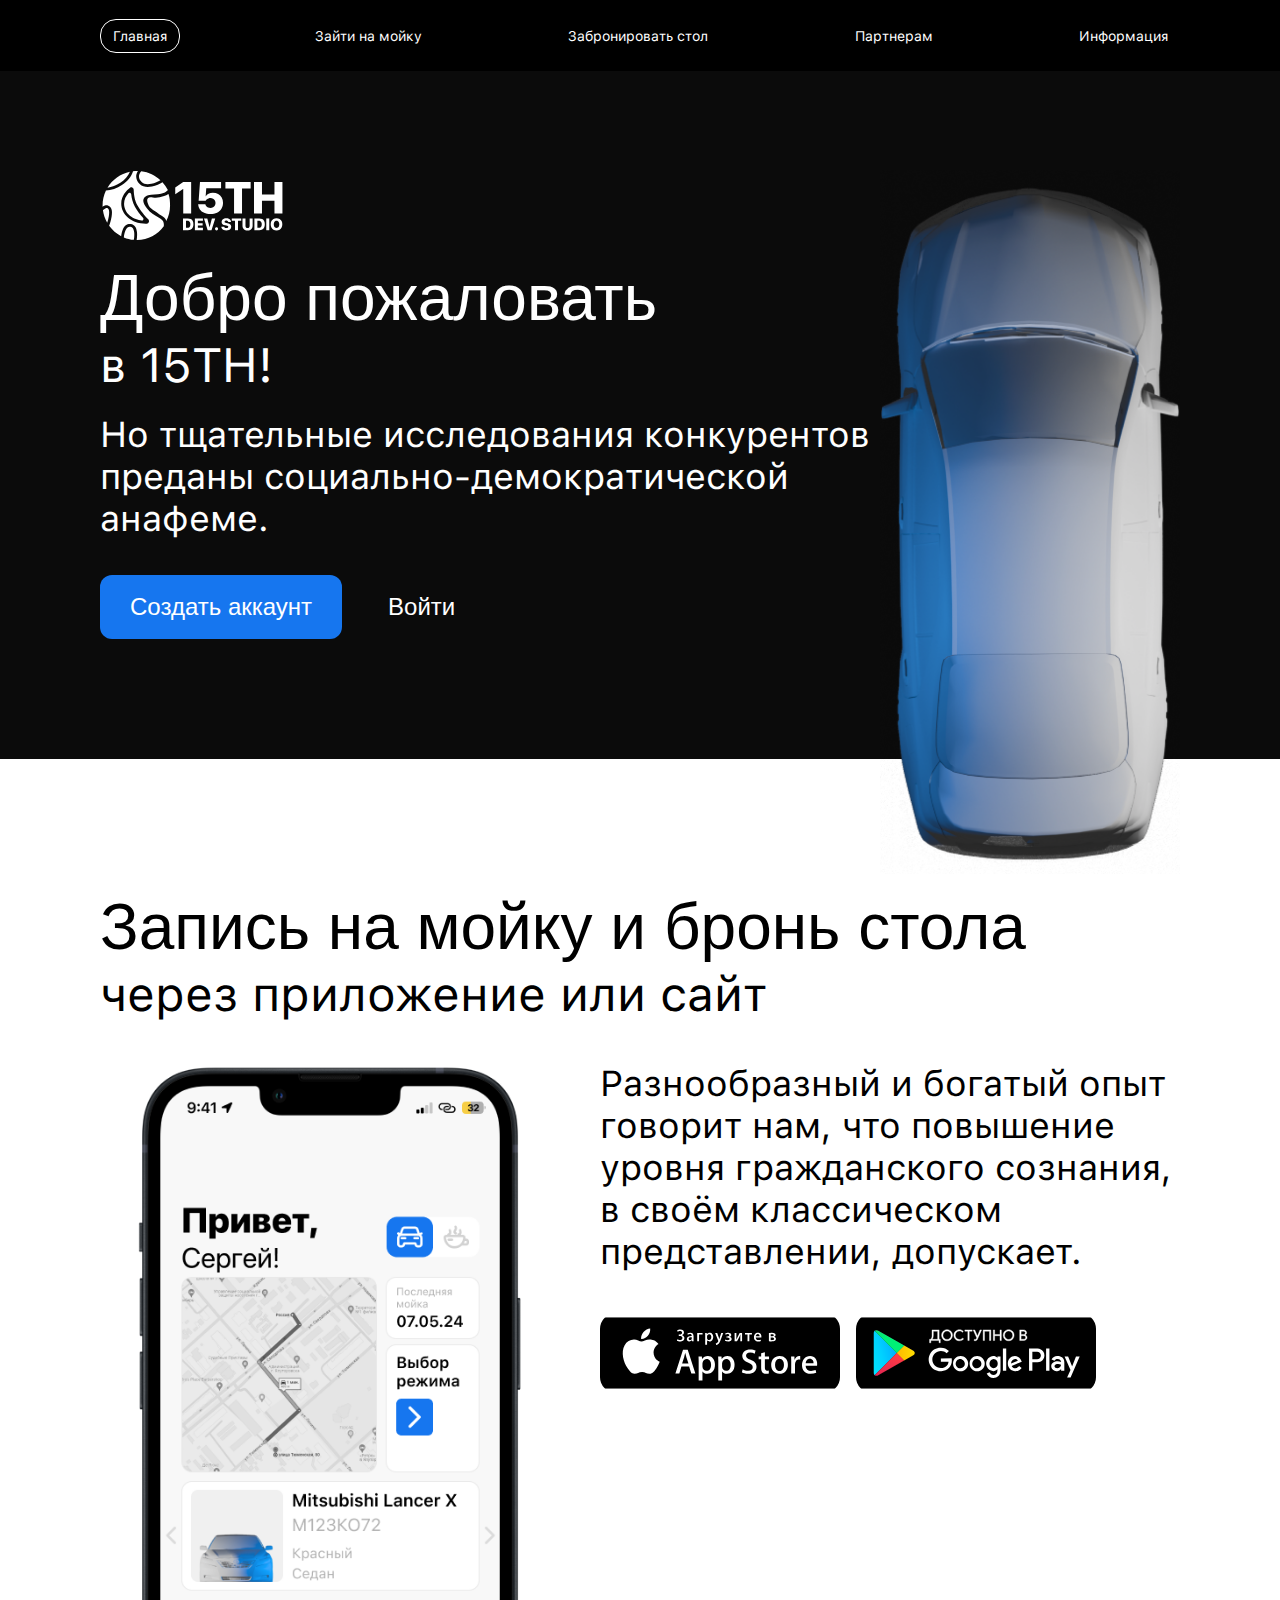
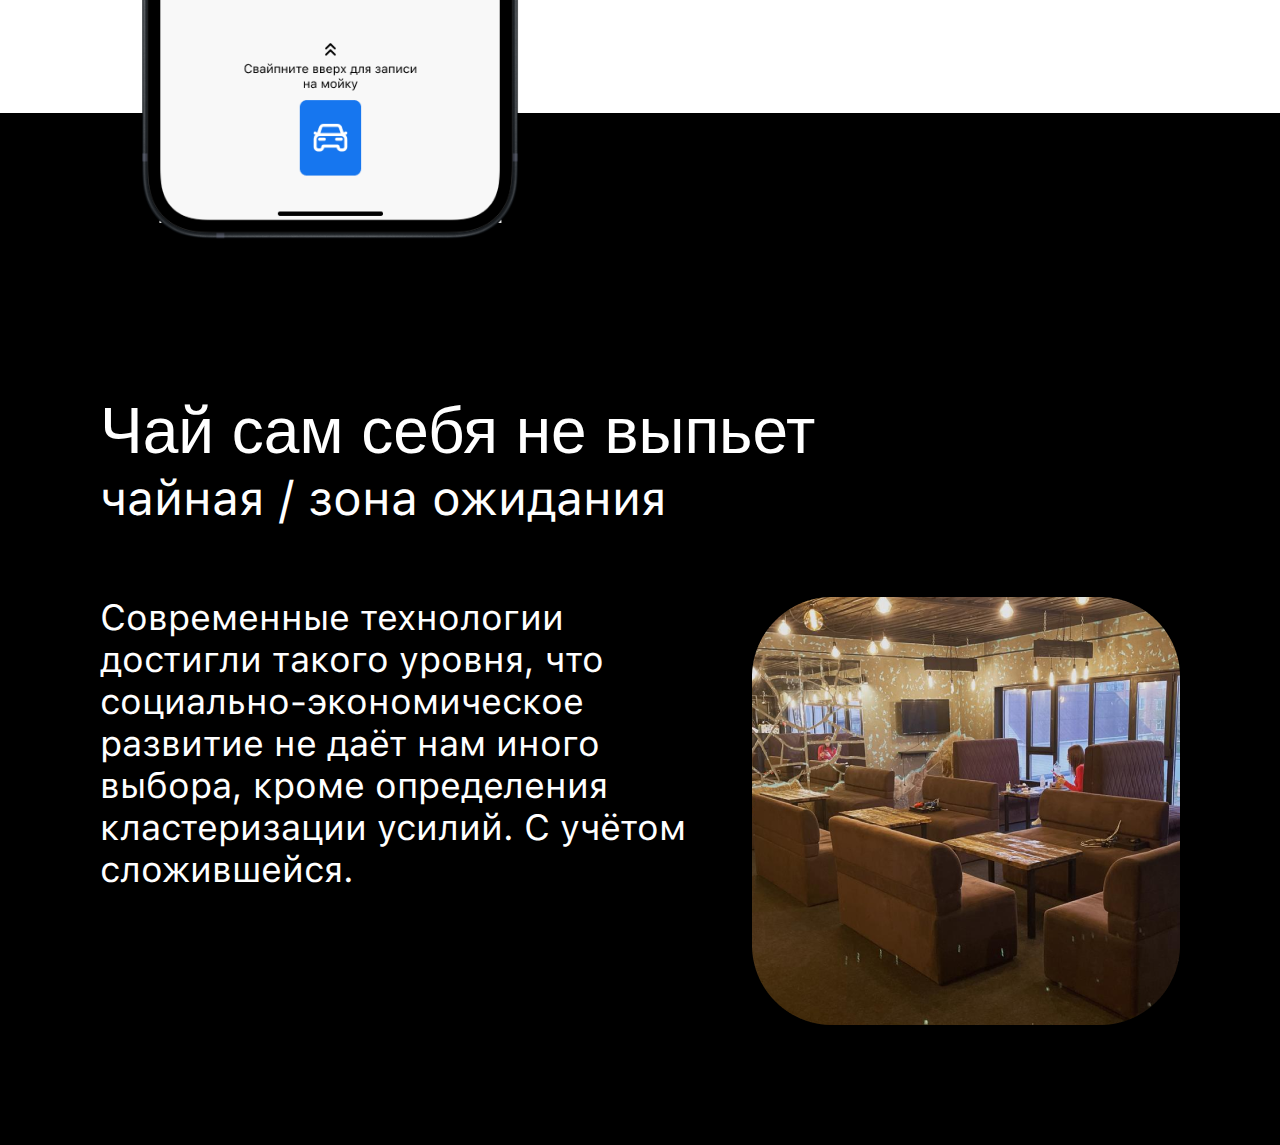
==== index.html @ 23f1b3d0 "верстка (страницы главная и запись на мойку)" ====
<!DOCTYPE html>
<html lang="ru">
  <head>
    <meta charset="UTF-8" />
    <meta name="viewport" content="width=device-width, initial-scale=1.0" />
    <link rel="stylesheet" href="styles.css" />
    <title>15TH</title>
  </head>
  <body>
    <header class="header">
      <div class="container">
        <nav class="header__nav">
          <a href="index.html" class="header__link header__link--active">
            Главная
          </a>
          <a href="price-list.html" class="header__link">Зайти на мойку</a>
          <a href="#" class="header__link">Забронировать стол</a>
          <a href="#" class="header__link">Партнерам</a>
          <a href="#" class="header__link">Информация</a>
        </nav>
      </div>
    </header>

    <div class="welcome-block block">
      <div class="container">
        <div class="welcome-block__text-side">
          <img class="welcome-block__logo" src="images/logo.svg" alt="logo" />
          <h1 class="welcome-block__title block__title">Добро пожаловать</h1>
          <h3 class="welcome-block__subtitle block__subtitle">в 15TH!</h3>
          <p class="welcome-block__description block__description">
            Но тщательные исследования конкурентов преданы
            социально-демократической анафеме.
          </p>

          <div class="welcome-block__buttons">
            <button
              class="welcome-block__create-account-button button button--primary"
            >
              Создать аккаунт
            </button>
            <button
              class="welcome-block__login-button button button--secondary"
            >
              Войти
            </button>
          </div>
        </div>

        <div class="welcome-block__image-side">
          <img
            class="welcome-block__car-image"
            src="images/camry.png"
            alt="camry"
          />
        </div>
      </div>
    </div>

    <div class="service-appointment-block block">
      <div class="container">
        <h2 class="service-appointment-block__title block__title">
          Запись на мойку и бронь стола
        </h2>
        <h3 class="service-appointment-block__subtitle block__subtitle">
          через приложение или сайт
        </h3>

        <div class="service-appointment-block__content">
          <div class="service-appointment-block__image-side">
            <img
              class="service-appointment-block__image"
              src="images/iphone.png"
              alt="iphone"
            />
          </div>
          <div class="service-appointment-block__text-side">
            <p
              class="service-appointment-block__description block__description"
            >
              Разнообразный и богатый опыт говорит нам, что повышение уровня
              гражданского сознания, в своём классическом представлении,
              допускает.
            </p>
            <div class="service-appointment-block__platform-links">
              <a href="#">
                <img
                  class="service-appointment-block__download-image"
                  src="images/btn-appstore-ru.svg"
                  alt="app store link"
                />
              </a>
              <a href="#">
                <img
                  class="service-appointment-block__download-image"
                  src="images/btn-gplay-ru.svg"
                  alt="google play link"
                />
              </a>
            </div>
          </div>
        </div>
      </div>
    </div>

    <div class="waiting-area-block block">
      <div class="container">
        <h2 class="waiting-area-block__title block__title">
          Чай сам себя не выпьет
        </h2>
        <h3 class="waiting-area-block__subtitle block__subtitle">
          чайная / зона ожидания
        </h3>

        <div class="waiting-area-block__content">
          <div class="waiting-area-block__text-side">
            <p class="waiting-area-block__description block__description">
              Современные технологии достигли такого уровня, что
              социально-экономическое развитие не даёт нам иного выбора, кроме
              определения кластеризации усилий. С учётом сложившейся.
            </p>
          </div>
          <div class="waiting-area-block__image-side">
            <img
              class="waiting-area-block__image"
              src="images/waiting-area.png"
              alt="waiting area"
            />
          </div>
        </div>
      </div>
    </div>
  </body>
</html>
---- styles.css ----
* {
  box-sizing: border-box;
  margin: 0;
  padding: 0;
}

*,
*::before,
*::after {
  box-sizing: border-box;
}

input,
button,
textarea {
  font-family: inherit;
  font-size: inherit;
  font-weight: inherit;
  color: inherit;
  border: 0;
}
button {
  cursor: pointer;
  background-color: inherit;
}
img {
  display: block;
}
h1,
h2,
h3,
h4,
h5,
h6 {
  font-weight: inherit;
  margin: 0;
  padding: 0;
  margin-block-start: 0;
  margin-block-end: 0;
}
p {
  padding: 0;
  margin: 0;
}

/*! main styles */
@font-face {
  font-family: "SF-Pro-Regular";
  src: local("SF-Pro-Text Regular"),
    local("SF-Pro-Text-Regular"),
    url("./fonts/SF-Pro-Text-Regular.otf") format("opentype");
}
@font-face {
  font-family: "SF-Pro-Medium";
  src: local("SF-Pro-Text Medium"),
    local("SF-Pro-Text-Medium"),
    url("./fonts/SF-Pro-Text-Medium.otf") format("opentype");
}
@font-face {
  font-family: "SF-Pro-Bold";
  src: local("SF-Pro-Text Bold"),
    local("SF-Pro-Text-Bold"),
    url("./fonts/SF-Pro-Text-Bold.otf") format("opentype");
}

body {
  font-family: "SF-Pro-Regular", sans-serif;
}

.block {

}

.block__title {
  font-family: 'SF-Pro-Bold', sans-serif;
  font-size: 64px;
  line-height: 76px;
  white-space: nowrap;
}

.block__subtitle {
  font-size: 48px;
  line-height: 58px;
}

.block__description {
  font-size: 36px;
  line-height: 42px;
}

.container {
  margin: 0 auto;
  width: 1080px
}

.header {
  width: 100%;
  height: 71px;
  z-index: 10;

  position: fixed;
  top: 0;
  right: 0;
  left: 0;

  background-color: #000;
}

.header__nav {
  display: flex;
  justify-content: space-between;
  text-align: center;
  align-items: center;
  margin: 0 auto;
  /* width: 80%; */
  height: 71px;
}

.header__link {
  padding: 8px 12px;
  font-size: 14px;
  line-height: 16px;
  
  color: #fff;
  text-decoration: none;
}

.header__link--active {
  border: 1px solid #fff;
  border-radius: 16px;
}

.button {
  display: flex;
  justify-content: center;
  align-items: center;
  padding: 18px 30px;

  font-family: 'SF-Pro-Medium', sans-serif;
  color: #fff;
  font-size: 24px;
  line-height: 28px;
}

.button--primary {
  border-radius: 12px;
  background-color: #1676EF;
}

.button--secondary {}

/*! index page */
.welcome-block {
  padding: 170px 0 120px;

  color: #fff;

  background-color: #0B0B0B;
}

.welcome-block .container {
  display: flex;
  justify-content: space-between;
  align-items: stretch;
}

.welcome-block__image-side {
  position: relative;
  min-width: 300px;
  min-height: 100%;
}

.welcome-block__car-image {
  position: absolute;
  top: 0;
  right: 0;
  bottom: -130px;
  width: 100%;
  max-height: 150%;
  height: max-content;
}

.welcome-block__text-side {
  flex: 1;
  display: flex;
  flex-direction: column;
}

.welcome-block__logo {
  width: 185px;
  height: 70px;
}

.welcome-block__title {
  margin-top: 20px;
}

.welcome-block__subtitle {}

.welcome-block__description {
  margin-top: 20px;
}

.welcome-block__buttons {
  display: flex;
  margin-top: 35px;
}

.welcome-block__create-account-button {
  margin-right: 16px;
}

.welcome-block__login-button {}

/*? service-appointment-block */
.service-appointment-block {
  padding: 130px 0 0;

  color: #000;

  background-color: #fff;
}

.service-appointment-block .container {
  display: flex;
  flex-direction: column;
}

.service-appointment-block__title {}
.service-appointment-block__subtitle {}

.service-appointment-block__content {
  margin-top: 40px;
  display: flex;
  justify-content: space-between;
}

.service-appointment-block__image-side {
  position: relative;
  min-width: 460px;
  min-height: 100%;
  margin-right: 40px;
}

.service-appointment-block__image {
  position: absolute;
  top: 0;
  left: 0;
  bottom: -130px;
  width: 100%;
  max-height: 120%;
  height: max-content;
  object-fit: contain;
}

.service-appointment-block__text-side {
  flex: 1;
  margin-bottom: 320px;
}

.service-appointment-block__platform-links {
  display: flex;
  margin-top: 40px;
}

.service-appointment-block__download-image {
  width: 240px;
  height: 80px;

  border-radius: 16px;
}

.service-appointment-block__download-image:first-child {
  margin-right: 16px;
}

/*? waiting-area-block */
.waiting-area-block {
  padding: 280px 0 120px;

  color: #fff;

  background-color: #000;
}

.waiting-area-block__content {
  margin-top: 70px;
  display: flex;
  justify-content: space-between;
}

.waiting-area-block__text-side {
  margin-right: 20px;
}

/*! price list page */
.price-list-page {
  background-color: #0B0B0B;
}

.welcome-price-block {
  padding: 170px 0 140px;
  overflow: hidden;

  color: #fff;

  background-color: #0B0B0B;
}

.welcome-price-block .container {
  display: flex;
  justify-content: space-between;
  align-items: stretch;
}

.welcome-price-block__image-side {
  position: relative;
  width: 40%;
  min-width: 100%;
  min-height: 100%;
}

.welcome-price-block__car-image {
  position: absolute;
  top: 0;
  left: 0;
  width: 100%;
  /* max-height: 150%; */
  /* height: max-content; */
}

.welcome-price-block__text-side {
  min-width: 60%;
  flex: 1;
  display: flex;
  flex-direction: column;
}

.welcome-price-block__logo {
  width: 185px;
  height: 70px;
}

.welcome-price-block__title {
  margin-top: 20px;
}

.welcome-price-block__subtitle {}

.welcome-price-block__description {
  margin-top: 20px;

  color: #9D9D9D;
}

.welcome-price-block__button {
  margin-top: 35px;
  width: max-content;
}

.price-cards-block {
  color: #fff;
  background-color: #0B0B0B;
}

.price-cards-block__info-text {
  display: flex;
  justify-content: center;

  font-family: 'SF-Pro-Medium', sans-serif;
  color: #9D9D9D;
  font-size: 14px;
  line-height: 24px;
}

.price-cards-block__cards {
  margin-top: 20px;
  display: flex;
  justify-content: space-between;
}

.price-card {
  display: flex;
  flex-direction: column;

  border: 1px solid #666666;
  border-radius: 20px;
}

.price-card__content {
  display: flex;
  flex-direction: column;
  margin: 40px 32px 0;
}

.price-card__image {
  margin-top: 25px;
}

.price-card__title {
  font-family: 'SF-Pro-Bold', sans-serif;
  font-size: 36px;
  line-height: 42px;
}

.price-card__option {
  display: flex;
  justify-content: space-between;
  margin-top: 18px;
}

.price-card__option-text-wrapper {
  display: flex;
  flex-direction: column;
  margin-right: 10px;
}

.price-card__option-name {
  font-size: 18px;
  line-height: 22px;
}

.price-card__option-description {
  font-size: 14px;
  line-height: 16px;
  color: #9D9D9D;
}

.price-card__option-price {
  font-family: 'SF-Pro-Bold', sans-serif;
  font-size: 18px;
  line-height: 22px;
}

.additional-services-block {
  padding: 30px 0 200px;

  color: #fff;

  background-color: #0B0B0B;
}

.additional-services-block__content {
  padding: 28px 48px 48px;

  border: 1px solid #666666;
  border-radius: 20px;
}

.additional-services-block__title {
  font-size: 36px;
  line-height: 42px;
}

.additional-options {
  margin-top: 28px;
  width: 100%;
  display: flex;
  justify-content: space-between;
}

.additional-options__left-side, .additional-options__right-side {
  display: flex;
  width: 100%;
  flex-direction: column;
}

.additional-options__item {
  display: flex;
  justify-content: space-between;
  margin-bottom: 18px;
}

.additional-options__item:last-child {
  margin-bottom: 0;
}

.additional-options__item-text-wrapper {
  display: flex;
  flex-direction: column;
}

.additional-options__item-title {
  font-size: 18px;
  line-height: 22px;
}

.additional-options__item-description {
  font-size: 14px;
  line-height: 16px;
  color: #9D9D9D;
}

.additional-options__item-price {
  font-family: 'SF-Pro-Bold', sans-serif;
  font-size: 18px;
  line-height: 22px;
}

.additional-options__separator {
  width: 1px;
  min-height: 100%;
  margin: 0 40px;

  background-color: #666666;
}
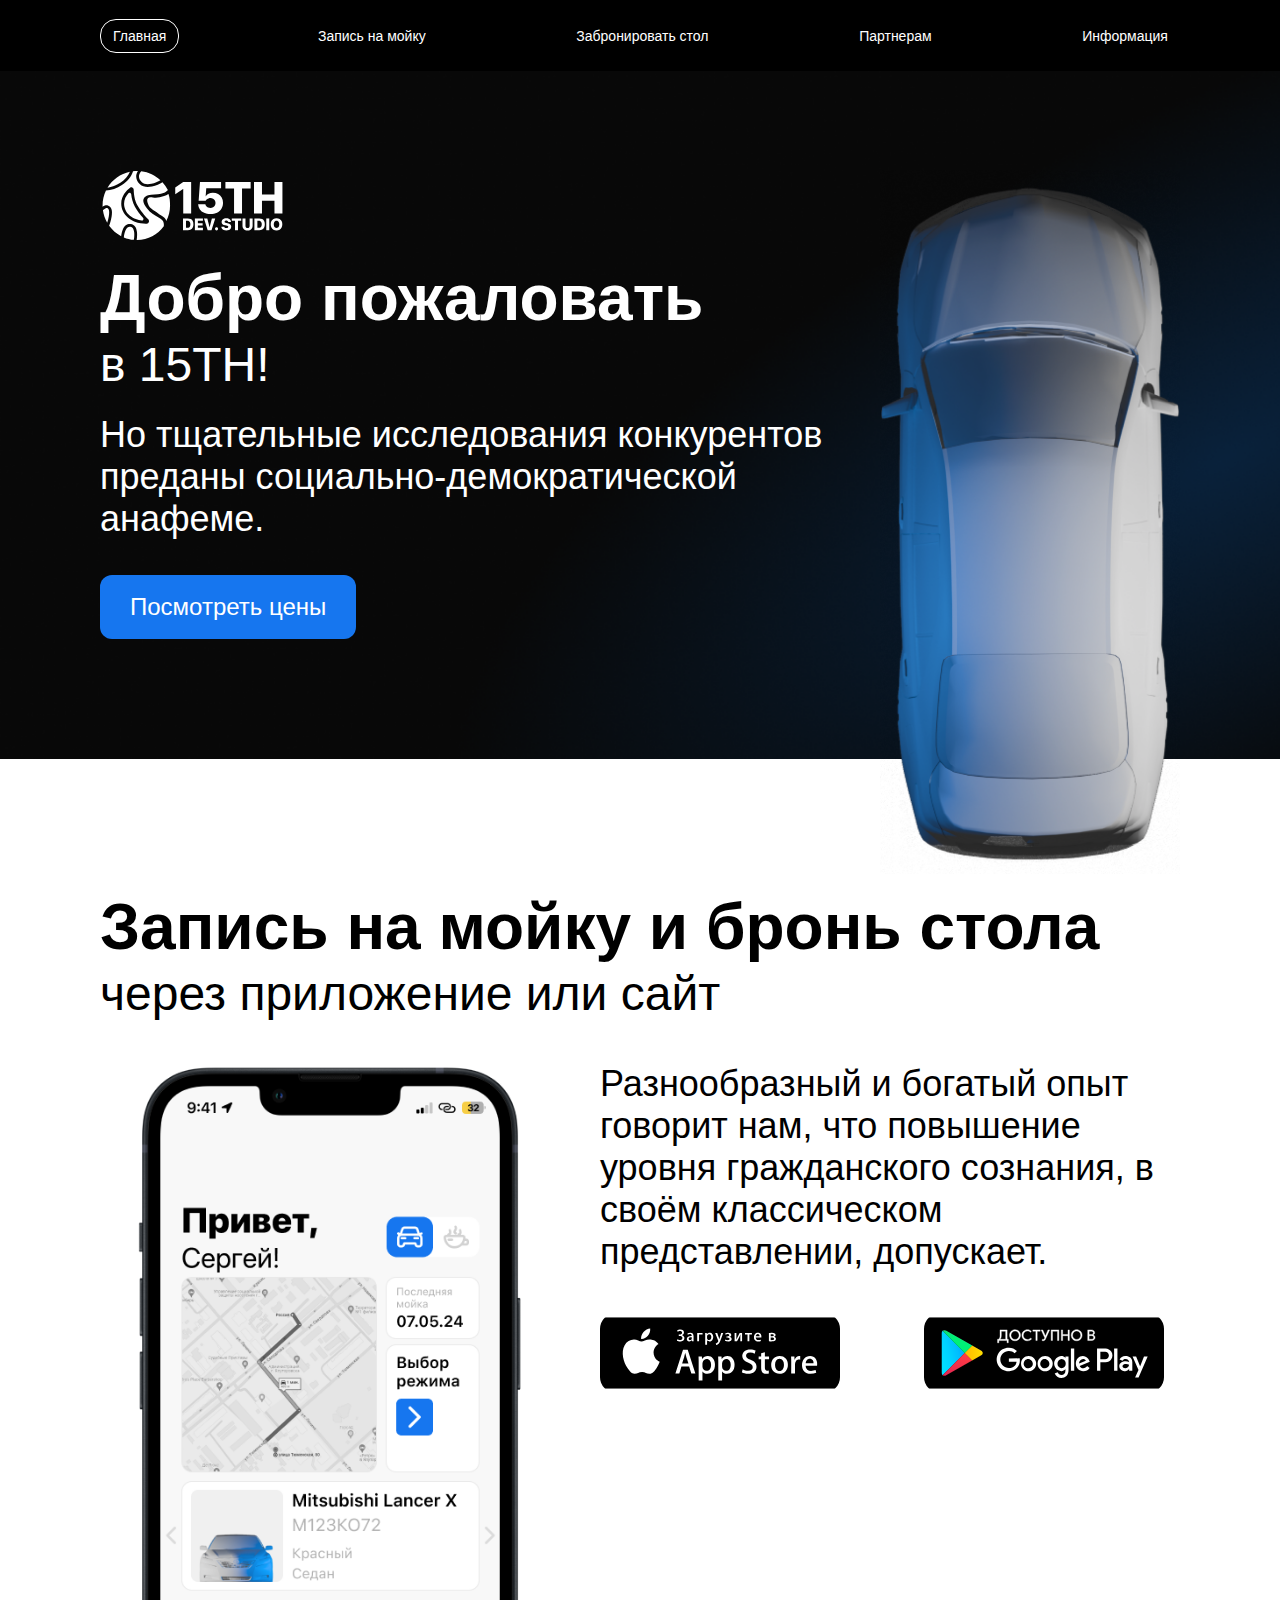
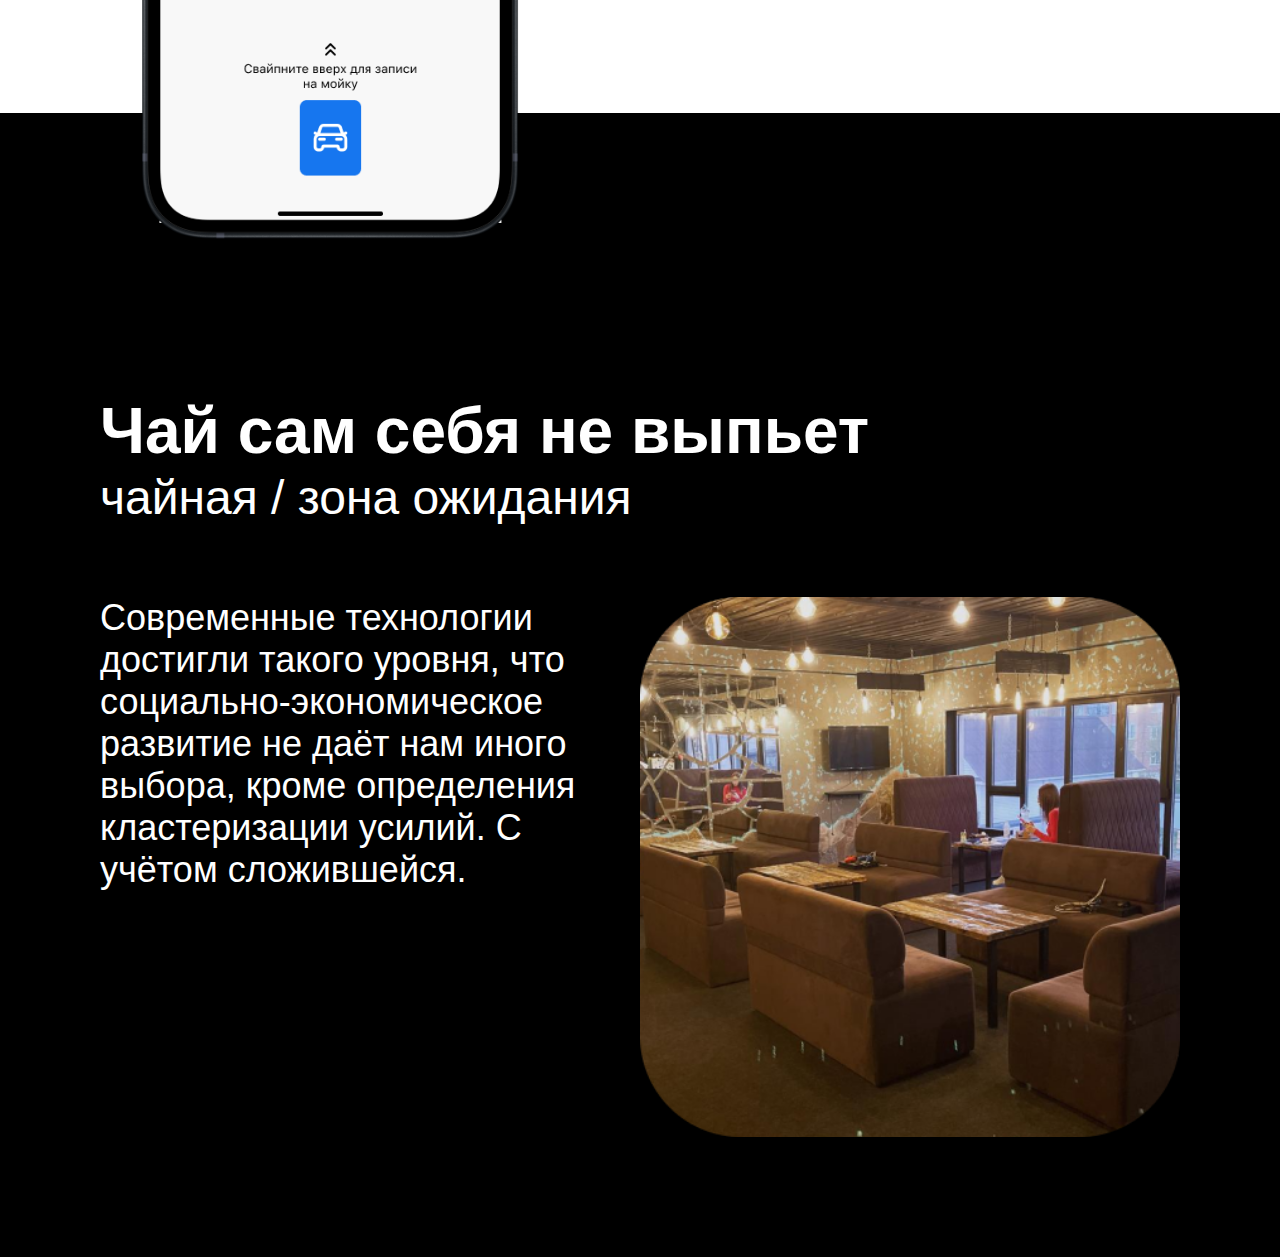
==== commit a1a22b52: "почти готовый адаптив двух страниц" ====
--- a/index.html
+++ b/index.html
@@ -3,17 +3,18 @@
   <head>
     <meta charset="UTF-8" />
     <meta name="viewport" content="width=device-width, initial-scale=1.0" />
-    <link rel="stylesheet" href="styles.css" />
+    <link rel="stylesheet" href="styles/styles.css" />
+    <link rel="stylesheet" href="styles/index-page.css" />
     <title>15TH</title>
   </head>
-  <body>
+  <body class="index-page">
     <header class="header">
       <div class="container">
         <nav class="header__nav">
           <a href="index.html" class="header__link header__link--active">
             Главная
           </a>
-          <a href="price-list.html" class="header__link">Зайти на мойку</a>
+          <a href="price-list.html" class="header__link">Запись на мойку</a>
           <a href="#" class="header__link">Забронировать стол</a>
           <a href="#" class="header__link">Партнерам</a>
           <a href="#" class="header__link">Информация</a>
@@ -33,16 +34,17 @@
           </p>
 
           <div class="welcome-block__buttons">
-            <button
+            <a
               class="welcome-block__create-account-button button button--primary"
+              href="price-list.html"
             >
-              Создать аккаунт
-            </button>
-            <button
-              class="welcome-block__login-button button button--secondary"
+              Посмотреть цены
+            </a>
+            <!-- <button
+              class="welcome-block__login-button button button--borderless"
             >
               Войти
-            </button>
+            </button> -->
           </div>
         </div>
 
--- a/styles/styles.css
+++ b/styles/styles.css
@@ -0,0 +1,355 @@
+* {
+  box-sizing: border-box;
+  margin: 0;
+  padding: 0;
+}
+
+*,
+*::before,
+*::after {
+  box-sizing: border-box;
+}
+
+input,
+button,
+textarea {
+  font-family: inherit;
+  font-size: inherit;
+  font-weight: inherit;
+  color: inherit;
+  border: 0;
+}
+button {
+  cursor: pointer;
+  background-color: inherit;
+}
+input:focus,
+select:focus,
+textarea:focus {
+    outline: none;
+}
+img {
+  display: block;
+}
+h1,
+h2,
+h3,
+h4,
+h5,
+h6 {
+  font-weight: inherit;
+  margin: 0;
+  padding: 0;
+  margin-block-start: 0;
+  margin-block-end: 0;
+}
+p {
+  padding: 0;
+  margin: 0;
+}
+
+/*! main styles */
+@font-face {
+  font-family: "SF-Pro-Regular";
+  src: local("SF-Pro-Text Regular"),
+    local("SF-Pro-Text-Regular"),
+    url("./fonts/SF-Pro-Text-Regular.otf") format("opentype");
+}
+@font-face {
+  font-family: "SF-Pro-Medium";
+  src: local("SF-Pro-Text Medium"),
+    local("SF-Pro-Text-Medium"),
+    url("./fonts/SF-Pro-Text-Medium.otf") format("opentype");
+}
+@font-face {
+  font-family: "SF-Pro-Bold";
+  src: local("SF-Pro-Text Bold"),
+    local("SF-Pro-Text-Bold"),
+    url("./fonts/SF-Pro-Text-Bold.otf") format("opentype");
+}
+@font-face {
+  font-family: "SF-Pro-Black";
+  src: local("SF-Pro-Text Black"),
+    local("SF-Pro-Text-Black"),
+    url("./fonts/SF-Pro-Text-Black.otf") format("opentype");
+}
+
+body {
+  font-family: "SF-Pro-Regular", sans-serif;
+}
+
+/* ? block */
+.block {
+}
+
+.block__title {
+  font-family: 'SF-Pro-Bold', sans-serif;
+  font-weight: 800;
+  font-size: 64px;
+  line-height: 76px;
+  white-space: nowrap;
+}
+
+.block__subtitle {
+  font-size: 48px;
+  line-height: 58px;
+}
+
+.block__description {
+  font-size: 36px;
+  line-height: 42px;
+}
+
+/* ? container */
+.container {
+  margin: 0 auto;
+  width: 1080px;
+  max-width: 100%;
+}
+
+/* ? header */
+.header {
+  width: 100%;
+  height: 71px;
+  z-index: 10;
+
+  position: fixed;
+  top: 0;
+  right: 0;
+  left: 0;
+
+  background-color: #000;
+}
+
+.header__nav {
+  display: flex;
+  justify-content: space-between;
+  text-align: center;
+  align-items: center;
+  margin: 0 auto;
+  /* width: 80%; */
+  height: 71px;
+}
+
+.header__link {
+  padding: 8px 12px;
+  font-size: 14px;
+  line-height: 16px;
+  
+  color: #fff;
+  text-decoration: none;
+  border-radius: 16px;
+
+  transition: all .2s;
+}
+
+.header__link:hover {
+  color: #000;
+
+  background-color: #fff;
+}
+
+.header__link--active {
+  border: 1px solid #fff;
+}
+
+/* ? button */
+.button {
+  display: flex;
+  justify-content: center;
+  align-items: center;
+  padding: 18px 30px;
+
+  color: #fff;
+
+  text-decoration: none;
+
+  border-radius: 12px;
+  transition: all .2s;
+}
+
+.button--primary {
+  color: #fff;
+
+  background-color: #1676EF;
+}
+
+.button--primary:hover {
+  color: #1676EF;
+
+  background-color: #fff;
+}
+
+.button--secondary {
+  color: #000;
+
+  background-color: #FFFFFF;
+  border: 1px solid #EAEAEA;
+}
+
+.button--borderless {
+}
+
+.button--borderless:hover {
+  color: #000;
+  
+  background-color: #fff;
+}
+
+/* ? form */
+
+.form {
+  display: flex;
+  flex-direction: column;
+}
+
+.form__title {
+  margin-bottom: 4px;
+
+  color: #B3B3B3;
+  font-size: 12px;
+  line-height: 16px;
+}
+
+.form__input {
+  width: 100%;
+  min-height: 48px;
+  padding: 12px;
+
+  font-family: 'SF-Pro-Bold', sans-serif;
+  color: #000;
+  font-weight: 600;
+  font-size: 20px;
+  line-height: 24px;
+
+  border-radius: 12px;
+  border: 0;
+}
+
+
+/*? media */
+@media (max-width: 1024px) {
+  .container {
+    width: 940px;
+  }
+
+  .block__title {
+    font-size: 56px;
+    line-height: 64px;
+    white-space: nowrap;
+  }
+  
+  .block__subtitle {
+    font-size: 42px;
+    line-height: 52px;
+  }
+  
+  .block__description {
+    font-size: 28px;
+    line-height: 32px;
+  }
+}
+@media (max-width: 992px)  {
+  .container {
+    width: 840px;
+  }
+}
+@media (max-width: 768px)  {
+  .container {
+    width: 730px;
+  }
+
+  .block__title {
+    font-size: 48px;
+    line-height: 56px;
+    white-space: inherit;
+  }
+  
+  .block__subtitle {
+    font-size: 32px;
+    line-height: 36px;
+  }
+  
+  .block__description {
+    font-size: 24px;
+    line-height: 28px;
+  }
+}
+@media (min-width: 320px) and (max-width: 767px) {
+  .header {
+    width: 375px;
+    overflow: hidden;
+  }
+  .container {
+    width: 350px;
+  }
+
+  .button {
+    padding: 15px 20px;
+  }
+
+  .form__input {
+    min-height: auto;
+    padding: 8px;
+  
+    font-size: 16px;
+    line-height: 22px;
+  }
+
+  .block__title {
+    font-size: 32px;
+    line-height: 38px;
+    white-space: inherit;
+  }
+  
+  .block__subtitle {
+    font-size: 16px;
+    line-height: 20px;
+  }
+  
+  .block__description {
+    font-size: 16px;
+    line-height: 20px;
+  }
+}
+/* @media (max-width: 425px)  {
+  .header {
+    width: 375px;
+    overflow: hidden;
+  }
+  .container {
+    width: 350px;
+  }
+
+  .block__title {
+    font-size: 32px;
+    line-height: 38px;
+    white-space: inherit;
+  }
+  
+  .block__subtitle {
+    font-size: 16px;
+    line-height: 20px;
+  }
+  
+  .block__description {
+    font-size: 16px;
+    line-height: 20px;
+  }
+}
+@media (max-width: 400px)  {
+  .container {
+    width: 280px;
+  }
+  .button {
+    padding: 15px 20px;
+  }
+
+  .form__input {
+    min-height: auto;
+    padding: 8px;
+  
+    font-size: 16px;
+    line-height: 22px;
+  }
+} */
--- a/styles/index-page.css
+++ b/styles/index-page.css
@@ -0,0 +1,318 @@
+/*! index page */
+/*? welcome block */
+.welcome-block {
+  padding: 170px 0 120px;
+
+  color: #fff;
+
+  background-image: url(../images/index-page-gradient-desctop.png);
+  background-repeat: no-repeat;
+  background-size: cover;
+  background-color: #0B0B0B;
+}
+
+.welcome-block .container {
+  display: flex;
+  justify-content: space-between;
+  align-items: stretch;
+}
+
+.welcome-block__image-side {
+  position: relative;
+  min-width: 300px;
+  min-height: 100%;
+}
+
+.welcome-block__car-image {
+  position: absolute;
+  top: 0;
+  right: 0;
+  bottom: -130px;
+  width: 100%;
+  max-height: 150%;
+  height: max-content;
+}
+
+.welcome-block__text-side {
+  flex: 1;
+  display: flex;
+  flex-direction: column;
+}
+
+.welcome-block__logo {
+  width: 185px;
+  height: 70px;
+}
+
+.welcome-block__title {
+  margin-top: 20px;
+}
+
+.welcome-block__subtitle {}
+
+.welcome-block__description {
+  margin-top: 20px;
+}
+
+.welcome-block__buttons {
+  display: flex;
+  margin-top: 35px;
+}
+
+.welcome-block__create-account-button {
+  margin-right: 16px;
+}
+
+.welcome-block__create-account-button, .welcome-block__login-button {
+  font-family: 'SF-Pro-Medium', sans-serif;
+  font-weight: 500;
+  font-size: 24px;
+  line-height: 28px;
+}
+
+/*? service-appointment-block */
+.service-appointment-block {
+  padding: 130px 0 0;
+
+  color: #000;
+
+  background-color: #fff;
+}
+
+.service-appointment-block .container {
+  display: flex;
+  flex-direction: column;
+}
+
+.service-appointment-block__title {}
+.service-appointment-block__subtitle {}
+
+.service-appointment-block__content {
+  margin-top: 40px;
+  display: flex;
+  justify-content: space-between;
+}
+
+.service-appointment-block__image-side {
+  position: relative;
+  min-width: 460px;
+  min-height: 100%;
+  margin-right: 40px;
+}
+
+.service-appointment-block__image {
+  position: absolute;
+  top: 0;
+  left: 0;
+  bottom: -130px;
+  width: 100%;
+  max-height: 120%;
+  height: max-content;
+  object-fit: contain;
+}
+
+.service-appointment-block__text-side {
+  flex: 1;
+  margin-bottom: 320px;
+}
+
+.service-appointment-block__platform-links {
+  display: flex;
+  justify-content: space-between;
+  width: 100%;
+  margin-top: 40px;
+}
+
+.service-appointment-block__download-image {
+  width: 240px;
+  height: 80px;
+
+  border-radius: 16px;
+}
+
+.service-appointment-block__download-image:first-child {
+  margin-right: 16px;
+}
+
+/*? waiting-area-block */
+.waiting-area-block {
+  padding: 280px 0 120px;
+
+  color: #fff;
+
+  background-color: #000;
+}
+
+.waiting-area-block__content {
+  margin-top: 70px;
+  display: flex;
+  justify-content: space-between;
+  width: 100%;
+}
+
+.waiting-area-block__text-side {
+  margin-right: 20px;
+  flex: 1;
+}
+
+.waiting-area-block__image-side {
+  width: 50%;
+}
+
+.waiting-area-block__image {
+  width: 100%;
+}
+
+/*? media */
+@media (max-width: 1024px) {
+  .service-appointment-block__image-side {
+    min-width: 400px;
+    margin-right: 30px;
+  }
+}
+@media (max-width: 1005px) {
+  .service-appointment-block__image-side {
+    min-width: 400px;
+    margin-right: 30px;
+  }
+}
+@media (max-width: 992px) {
+  .service-appointment-block__text-side {
+    max-width: 50%;
+  }
+
+  .service-appointment-block__download-image {
+    width: 190px;
+  }
+}
+@media (max-width: 768px) {
+  .waiting-area-block {
+    padding: 160px 0 80px;
+  }
+
+
+  .service-appointment-block__text-side {
+    margin-bottom: 220px;
+  }
+
+  .service-appointment-block__image-side {
+    min-width: 340px;
+    margin-right: 6px;
+  }
+
+  .service-appointment-block__platform-links {
+    display: flex;
+    flex-direction: column;
+    margin-top: 20px;
+  }
+  
+  .service-appointment-block__download-image {
+    width: 200px;
+  }
+  
+  .service-appointment-block__download-image:first-child {
+    margin-bottom: 8px;
+    margin-right: 0;
+  }
+
+}
+@media (min-width: 320px) and (max-width: 767px) {
+  .welcome-block {
+    padding: 120px 0 20px;
+  
+    background-image: url(../images/index-page-gradient-mobile.png);
+    background-size: cover;
+  }
+
+  .welcome-block__text-side {
+  }
+
+  .welcome-block__image-side {
+    /* min-width: 300px; */
+    min-width: 150px;
+  }
+  
+  .welcome-block__car-image {
+    width: 150%;
+    right: -50%;
+    top: inherit;
+    bottom: -120px;
+    max-height: 130%;
+  }
+  
+  .welcome-block__logo {
+    width: 105px;
+    height: 40px;
+  }
+  
+  .welcome-block__title {
+    margin-top: 10px;
+  }
+
+  .welcome-block__description {
+    color: #9D9D9D;
+  }
+  
+  .welcome-block__buttons {
+    flex-direction: column;
+    margin-top: 20px;
+  }
+  
+  .welcome-block__create-account-button {
+    margin-bottom: 10px;
+    margin-right: 0;
+  }
+  
+  .welcome-block__create-account-button, .welcome-block__login-button {
+    font-size: 16px;
+    line-height: 20px;
+  }
+  
+  /*? service-appointment-block */
+  .service-appointment-block {
+    padding: 140px 0 0;
+  }
+  
+  .service-appointment-block__content {
+    margin-top: 20px;
+  }
+  
+  .service-appointment-block__image-side {
+    min-width: 200px;
+    margin-right: 6px;
+  }
+  
+  .service-appointment-block__image {
+    max-height: 120%;
+  }
+  /* !!! */
+  .service-appointment-block__text-side {
+    flex: 0;
+    margin-bottom: 0;
+  }
+  
+  .service-appointment-block__platform-links {
+    display: flex;
+    flex-direction: column;
+    margin-top: 20px;
+  }
+  
+  .service-appointment-block__download-image {
+    width: 120px;
+    height: 42px;
+  }
+  
+  .service-appointment-block__download-image:first-child {
+    margin-bottom: 8px;
+    margin-right: 0;
+  }
+  
+  /*? waiting-area-block */
+  .waiting-area-block {
+    padding: 150px 0 150px;
+  }
+  
+  .waiting-area-block__content {
+    margin-top: 20px;
+  }
+}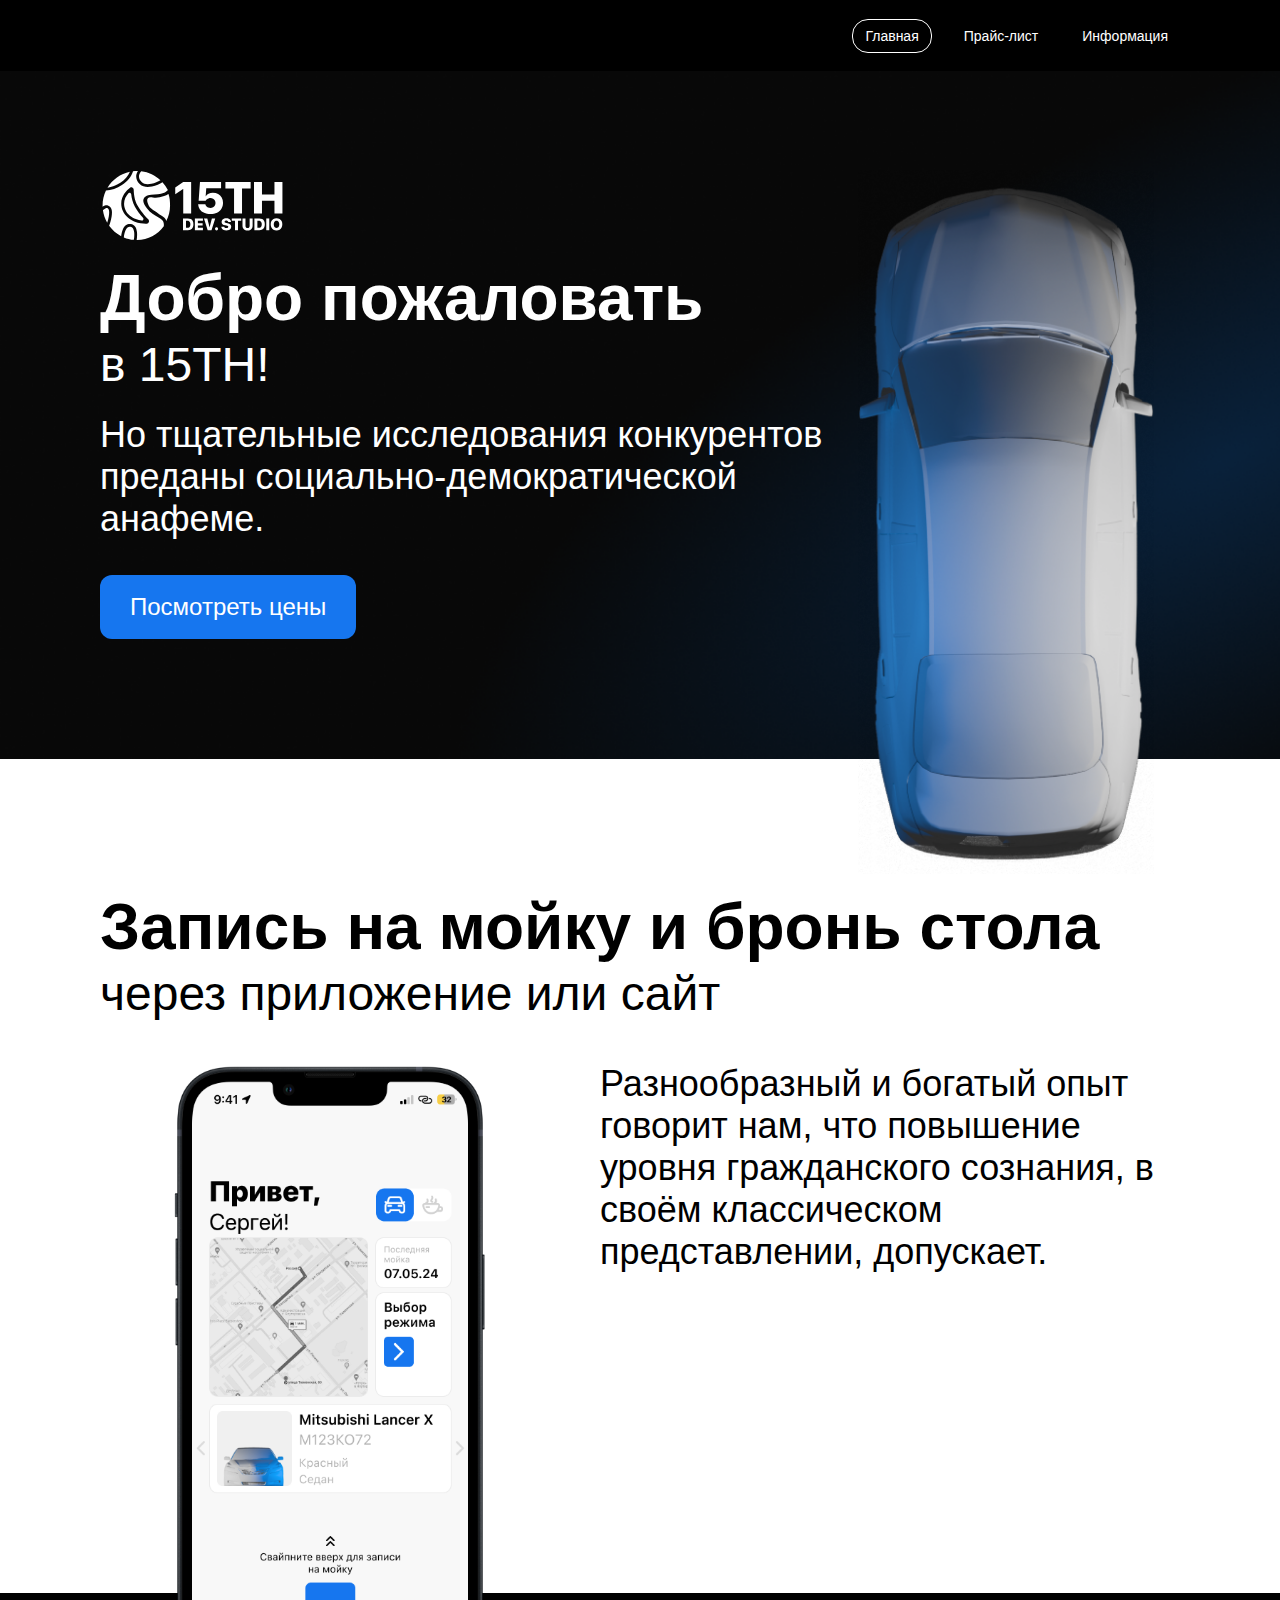
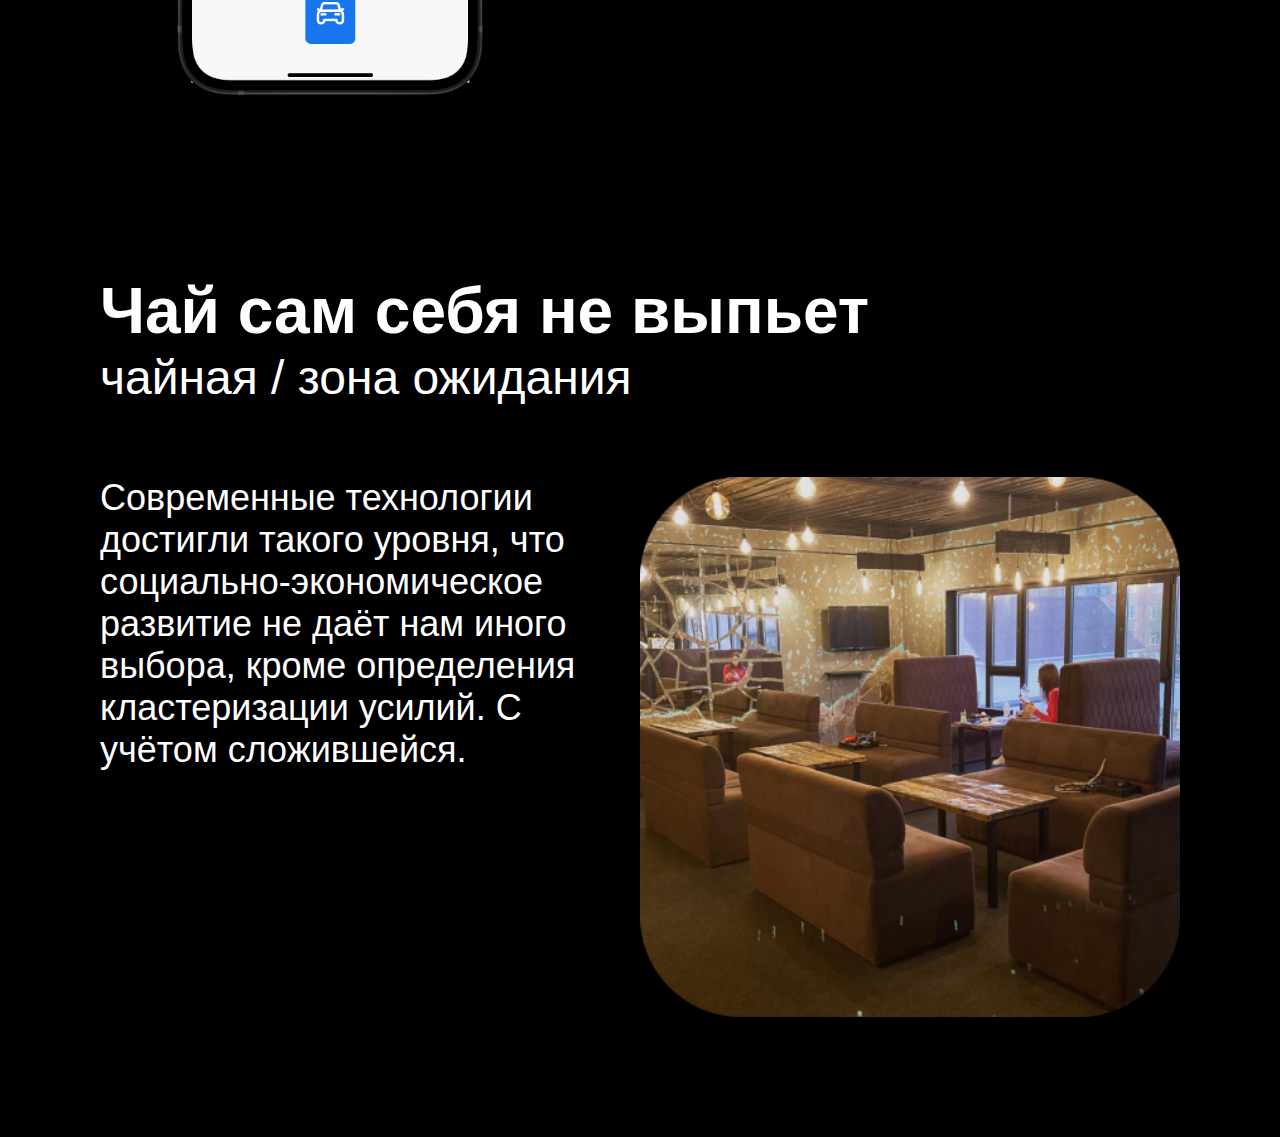
==== commit 99651620: "готовый адаптив двух страниц" ====
--- a/index.html
+++ b/index.html
@@ -14,119 +14,97 @@
           <a href="index.html" class="header__link header__link--active">
             Главная
           </a>
-          <a href="price-list.html" class="header__link">Запись на мойку</a>
-          <a href="#" class="header__link">Забронировать стол</a>
-          <a href="#" class="header__link">Партнерам</a>
+          <a href="price-list.html" class="header__link">Прайс-лист</a>
           <a href="#" class="header__link">Информация</a>
         </nav>
       </div>
     </header>
+    <div class="content">
+      <div class="welcome-block block">
+        <div class="container">
+          <div class="welcome-block__text-side">
+            <img class="welcome-block__logo" src="images/logo.svg" alt="logo" />
+            <h1 class="welcome-block__title block__title">Добро пожаловать</h1>
+            <h3 class="welcome-block__subtitle block__subtitle">в 15TH!</h3>
+            <p class="welcome-block__description block__description">
+              Но тщательные исследования конкурентов преданы
+              социально-демократической анафеме.
+            </p>
 
-    <div class="welcome-block block">
-      <div class="container">
-        <div class="welcome-block__text-side">
-          <img class="welcome-block__logo" src="images/logo.svg" alt="logo" />
-          <h1 class="welcome-block__title block__title">Добро пожаловать</h1>
-          <h3 class="welcome-block__subtitle block__subtitle">в 15TH!</h3>
-          <p class="welcome-block__description block__description">
-            Но тщательные исследования конкурентов преданы
-            социально-демократической анафеме.
-          </p>
+            <div class="welcome-block__buttons">
+              <a
+                class="welcome-block__create-account-button button button--primary"
+                href="price-list.html"
+              >
+                Посмотреть цены
+              </a>
+            </div>
+          </div>
 
-          <div class="welcome-block__buttons">
-            <a
-              class="welcome-block__create-account-button button button--primary"
-              href="price-list.html"
-            >
-              Посмотреть цены
-            </a>
-            <!-- <button
-              class="welcome-block__login-button button button--borderless"
-            >
-              Войти
-            </button> -->
+          <div class="welcome-block__image-container">
+            <img
+              class="welcome-block__image"
+              src="images/camry.png"
+              alt="camry"
+            />
           </div>
         </div>
+      </div>
 
-        <div class="welcome-block__image-side">
-          <img
-            class="welcome-block__car-image"
-            src="images/camry.png"
-            alt="camry"
-          />
-        </div>
-      </div>
-    </div>
+      <div class="service-appointment-block block">
+        <div class="container">
+          <h2 class="service-appointment-block__title block__title">
+            Запись на мойку и бронь стола
+          </h2>
+          <h3 class="service-appointment-block__subtitle block__subtitle">
+            через приложение или сайт
+          </h3>
 
-    <div class="service-appointment-block block">
-      <div class="container">
-        <h2 class="service-appointment-block__title block__title">
-          Запись на мойку и бронь стола
-        </h2>
-        <h3 class="service-appointment-block__subtitle block__subtitle">
-          через приложение или сайт
-        </h3>
-
-        <div class="service-appointment-block__content">
-          <div class="service-appointment-block__image-side">
-            <img
-              class="service-appointment-block__image"
-              src="images/iphone.png"
-              alt="iphone"
-            />
-          </div>
-          <div class="service-appointment-block__text-side">
-            <p
-              class="service-appointment-block__description block__description"
-            >
-              Разнообразный и богатый опыт говорит нам, что повышение уровня
-              гражданского сознания, в своём классическом представлении,
-              допускает.
-            </p>
-            <div class="service-appointment-block__platform-links">
-              <a href="#">
-                <img
-                  class="service-appointment-block__download-image"
-                  src="images/btn-appstore-ru.svg"
-                  alt="app store link"
-                />
-              </a>
-              <a href="#">
-                <img
-                  class="service-appointment-block__download-image"
-                  src="images/btn-gplay-ru.svg"
-                  alt="google play link"
-                />
-              </a>
+          <div class="service-appointment-block__content">
+            <div class="service-appointment-block__image-side">
+              <img
+                class="service-appointment-block__image"
+                src="images/iphone.png"
+                alt="iphone"
+              />
+            </div>
+            <div class="service-appointment-block__text-side">
+              <p
+                class="service-appointment-block__description block__description"
+              >
+                Разнообразный и богатый опыт говорит нам, что повышение уровня
+                гражданского сознания, в своём классическом представлении,
+                допускает.
+              </p>
             </div>
           </div>
         </div>
       </div>
-    </div>
 
-    <div class="waiting-area-block block">
-      <div class="container">
-        <h2 class="waiting-area-block__title block__title">
-          Чай сам себя не выпьет
-        </h2>
-        <h3 class="waiting-area-block__subtitle block__subtitle">
-          чайная / зона ожидания
-        </h3>
+      <div class="waiting-area-block block">
+        <div class="container">
+          <h2 class="waiting-area-block__title block__title">
+            Чай сам себя не выпьет
+          </h2>
+          <h3 class="waiting-area-block__subtitle block__subtitle">
+            чайная / зона ожидания
+          </h3>
 
-        <div class="waiting-area-block__content">
-          <div class="waiting-area-block__text-side">
-            <p class="waiting-area-block__description block__description">
-              Современные технологии достигли такого уровня, что
-              социально-экономическое развитие не даёт нам иного выбора, кроме
-              определения кластеризации усилий. С учётом сложившейся.
-            </p>
-          </div>
-          <div class="waiting-area-block__image-side">
-            <img
-              class="waiting-area-block__image"
-              src="images/waiting-area.png"
-              alt="waiting area"
-            />
+          <div class="waiting-area-block__content">
+            <div class="waiting-area-block__text-side">
+              <p class="waiting-area-block__description block__description">
+                Современные технологии достигли такого уровня, что
+                социально-экономическое развитие не даёт нам иного выбора, кроме
+                определения кластеризации усилий. С учётом сложившейся.
+              </p>
+            </div>
+            <div class="waiting-area-block__image-side">
+              <img
+                class="waiting-area-block__image"
+                src="images/waiting-area.png"
+                alt="waiting area"
+              />
+            </div>
           </div>
         </div>
       </div>
--- a/styles/styles.css
+++ b/styles/styles.css
@@ -78,6 +78,12 @@
   font-family: "SF-Pro-Regular", sans-serif;
 }
 
+.content {
+  min-width: 100vw;
+  max-width: 100vw;
+  overflow-x: hidden;
+}
+
 /* ? block */
 .block {
 }
@@ -87,7 +93,7 @@
   font-weight: 800;
   font-size: 64px;
   line-height: 76px;
-  white-space: nowrap;
+  /* white-space: nowrap; */
 }
 
 .block__subtitle {
@@ -104,7 +110,7 @@
 .container {
   margin: 0 auto;
   width: 1080px;
-  max-width: 100%;
+  max-width: 100vw;
 }
 
 /* ? header */
@@ -123,24 +129,29 @@
 
 .header__nav {
   display: flex;
-  justify-content: space-between;
+  justify-content: flex-end;
   text-align: center;
   align-items: center;
-  margin: 0 auto;
+  /* margin: 0 auto; */
   /* width: 80%; */
   height: 71px;
 }
 
 .header__link {
   padding: 8px 12px;
+  margin-right: 20px;
+
   font-size: 14px;
   line-height: 16px;
-  
   color: #fff;
   text-decoration: none;
   border-radius: 16px;
 
   transition: all .2s;
+}
+
+.header__link:last-child {
+  margin-right: 0;
 }
 
 .header__link:hover {
@@ -236,7 +247,7 @@
   .block__title {
     font-size: 56px;
     line-height: 64px;
-    white-space: nowrap;
+    /* white-space: nowrap; */
   }
   
   .block__subtitle {
@@ -275,11 +286,11 @@
     line-height: 28px;
   }
 }
-@media (min-width: 320px) and (max-width: 767px) {
-  .header {
-    width: 375px;
-    overflow: hidden;
-  }
+@media (max-width: 767px) {
+  .header__nav {
+    justify-content: center;
+  }
+
   .container {
     width: 350px;
   }
--- a/styles/index-page.css
+++ b/styles/index-page.css
@@ -37,6 +37,22 @@
   flex: 1;
   display: flex;
   flex-direction: column;
+}
+
+.welcome-block__image-container {
+  position: relative;
+  min-width: 30%;
+  max-width: 300px;
+}
+
+.welcome-block__image {
+  position: absolute;
+  top: 0;
+  left: 0;
+  min-width: 300px;
+  max-height: 150%;
+  object-fit: contain;
+  object-position: center;
 }
 
 .welcome-block__logo {
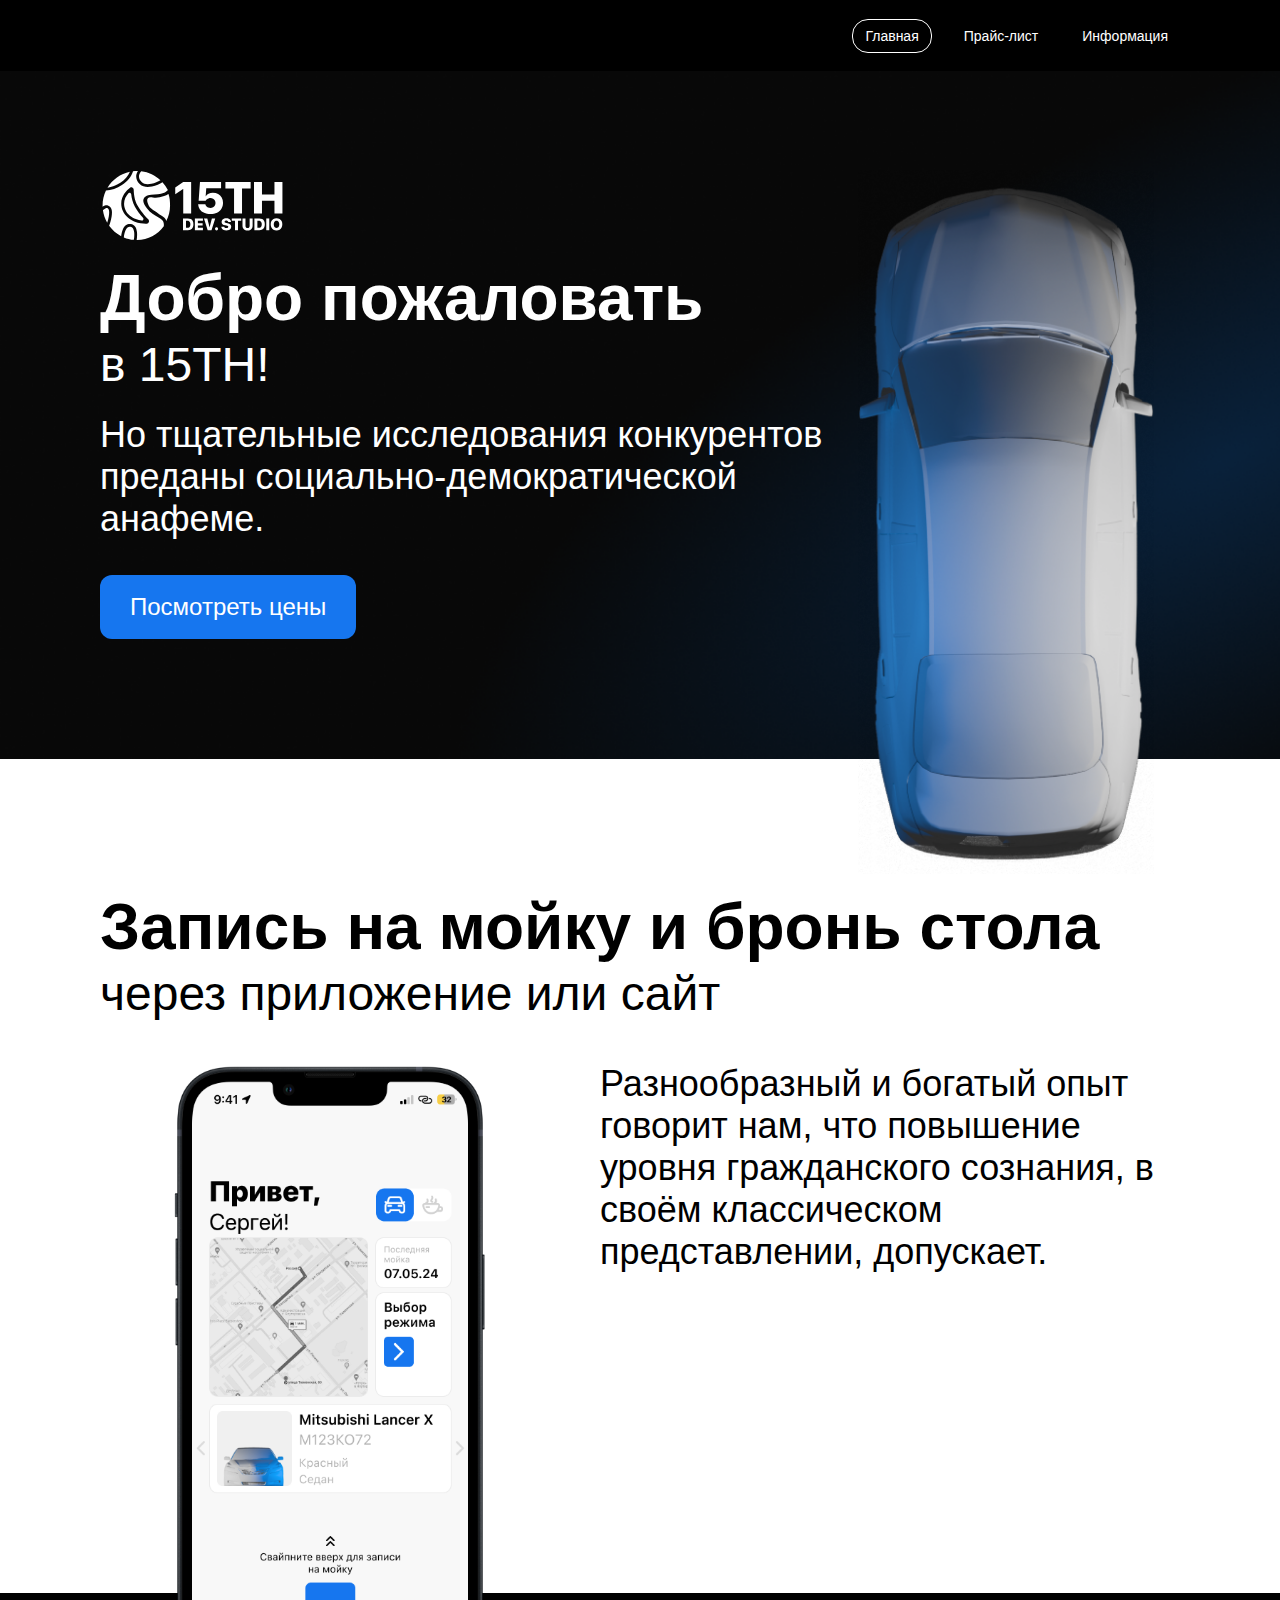
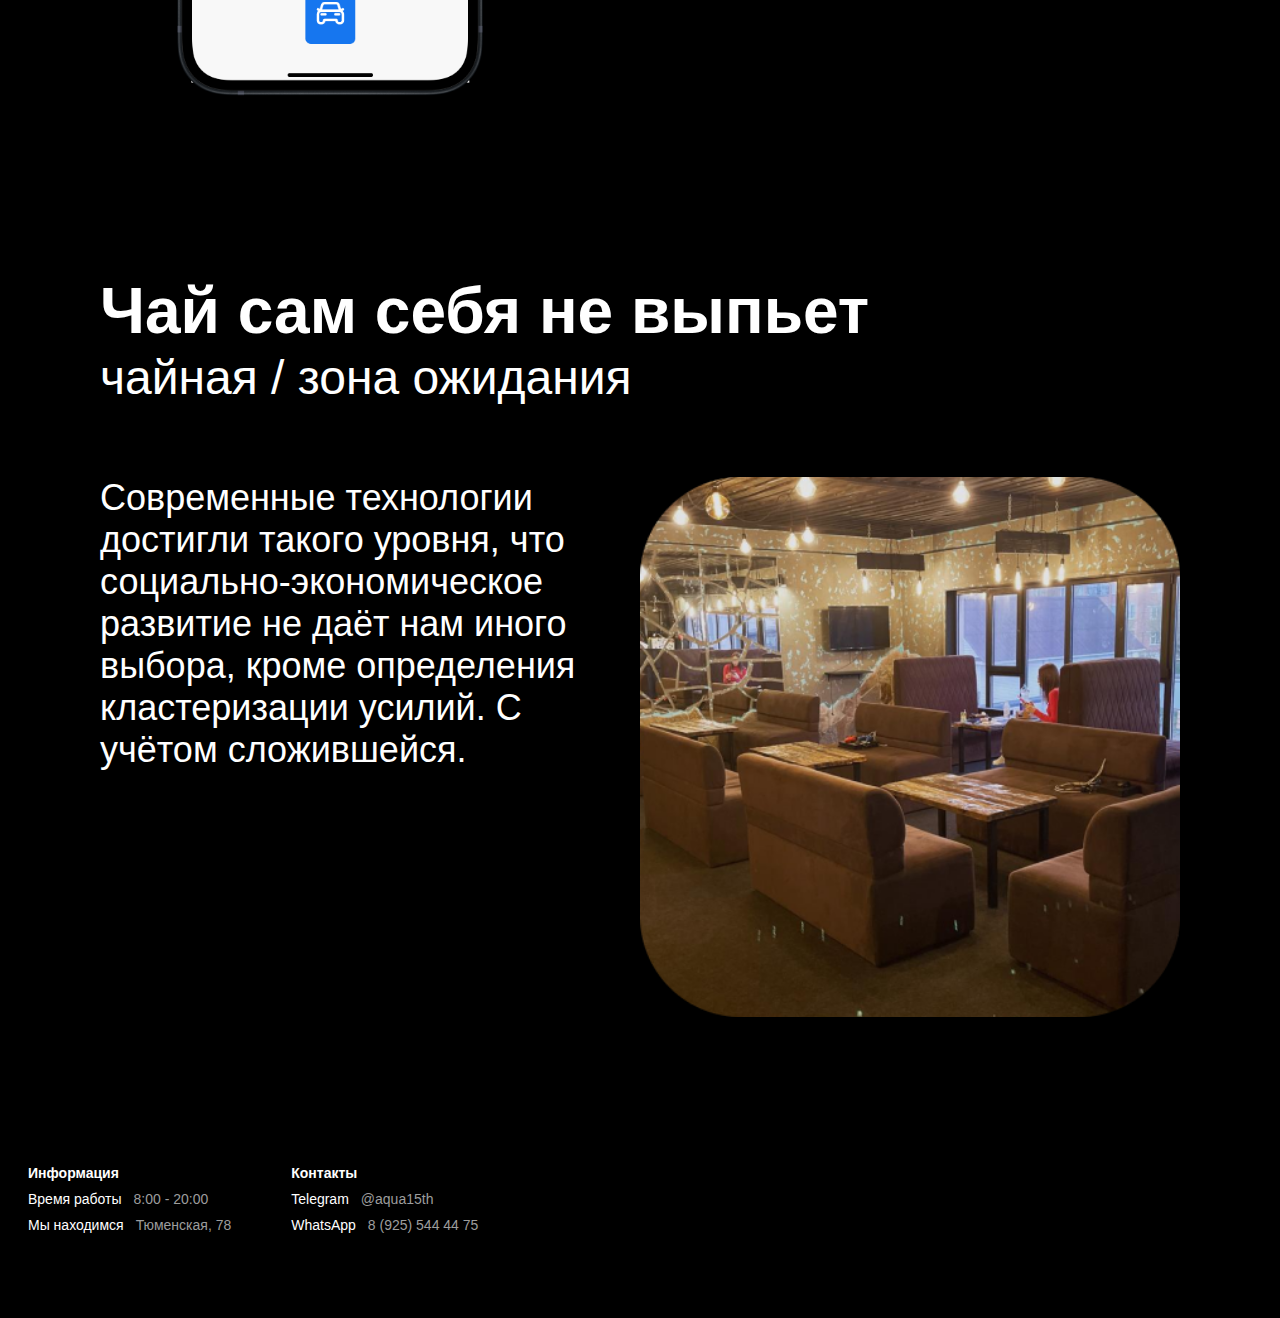
==== commit 4308b289: "footer" ====
--- a/index.html
+++ b/index.html
@@ -19,6 +19,7 @@
         </nav>
       </div>
     </header>
+
     <div class="content">
       <div class="welcome-block block">
         <div class="container">
@@ -109,5 +110,33 @@
         </div>
       </div>
     </div>
+
+    <footer class="footer">
+      <div class="footer__block footer-block">
+        <h5 class="footer-block__title">Информация</h5>
+
+        <div class="footer-block__item">
+          <span class="footer-block__item-title">Время работы</span>
+          <span class="footer-block__item-text">8:00 - 20:00</span>
+        </div>
+        <div class="footer-block__item">
+          <span class="footer-block__item-title">Мы находимся</span>
+          <span class="footer-block__item-text">Тюменская, 78</span>
+        </div>
+      </div>
+
+      <div class="footer__block footer-block">
+        <h5 class="footer-block__title">Контакты</h5>
+
+        <div class="footer-block__item">
+          <span class="footer-block__item-title">Telegram</span>
+          <span class="footer-block__item-text">@aqua15th</span>
+        </div>
+        <div class="footer-block__item">
+          <span class="footer-block__item-title">WhatsApp</span>
+          <span class="footer-block__item-text">8 (925) 544 44 75</span>
+        </div>
+      </div>
+    </footer>
   </body>
 </html>
--- a/styles/styles.css
+++ b/styles/styles.css
@@ -164,6 +164,51 @@
   border: 1px solid #fff;
 }
 
+/* ? footer */
+.footer {
+  padding: 28px 0 85px 28px;
+  display: flex;
+
+  color: #fff;
+
+  background-color: #000000;
+}
+
+.footer-block {
+  display: flex;
+  flex-direction: column;
+  margin-right: 60px;
+
+  font-size: 14px;
+  line-height: 16px;
+}
+
+.footer-block__title {
+  font-weight: 600;
+  font-size: 14px;
+  line-height: 16px;
+}
+
+.footer-block__item {
+  display: flex;
+  margin-top: 10px;
+}
+
+.footer-block__item-title {
+  margin-right: 12px;
+
+  font-size: 14px;
+  line-height: 16px;
+  font-weight: 400;
+}
+
+.footer-block__item-text {
+  font-size: 14px;
+  line-height: 16px;
+  font-weight: 400;
+  color: #9D9D9D;
+}
+
 /* ? button */
 .button {
   display: flex;
@@ -291,6 +336,15 @@
     justify-content: center;
   }
 
+  .footer {
+    flex-direction: column;
+    padding: 0 0 40px 64px;
+  }
+
+  .footer-block {
+    margin-top: 40px;
+  }
+
   .container {
     width: 350px;
   }
@@ -322,45 +376,4 @@
     font-size: 16px;
     line-height: 20px;
   }
-}
-/* @media (max-width: 425px)  {
-  .header {
-    width: 375px;
-    overflow: hidden;
-  }
-  .container {
-    width: 350px;
-  }
-
-  .block__title {
-    font-size: 32px;
-    line-height: 38px;
-    white-space: inherit;
-  }
-  
-  .block__subtitle {
-    font-size: 16px;
-    line-height: 20px;
-  }
-  
-  .block__description {
-    font-size: 16px;
-    line-height: 20px;
-  }
-}
-@media (max-width: 400px)  {
-  .container {
-    width: 280px;
-  }
-  .button {
-    padding: 15px 20px;
-  }
-
-  .form__input {
-    min-height: auto;
-    padding: 8px;
-  
-    font-size: 16px;
-    line-height: 22px;
-  }
-} */
+}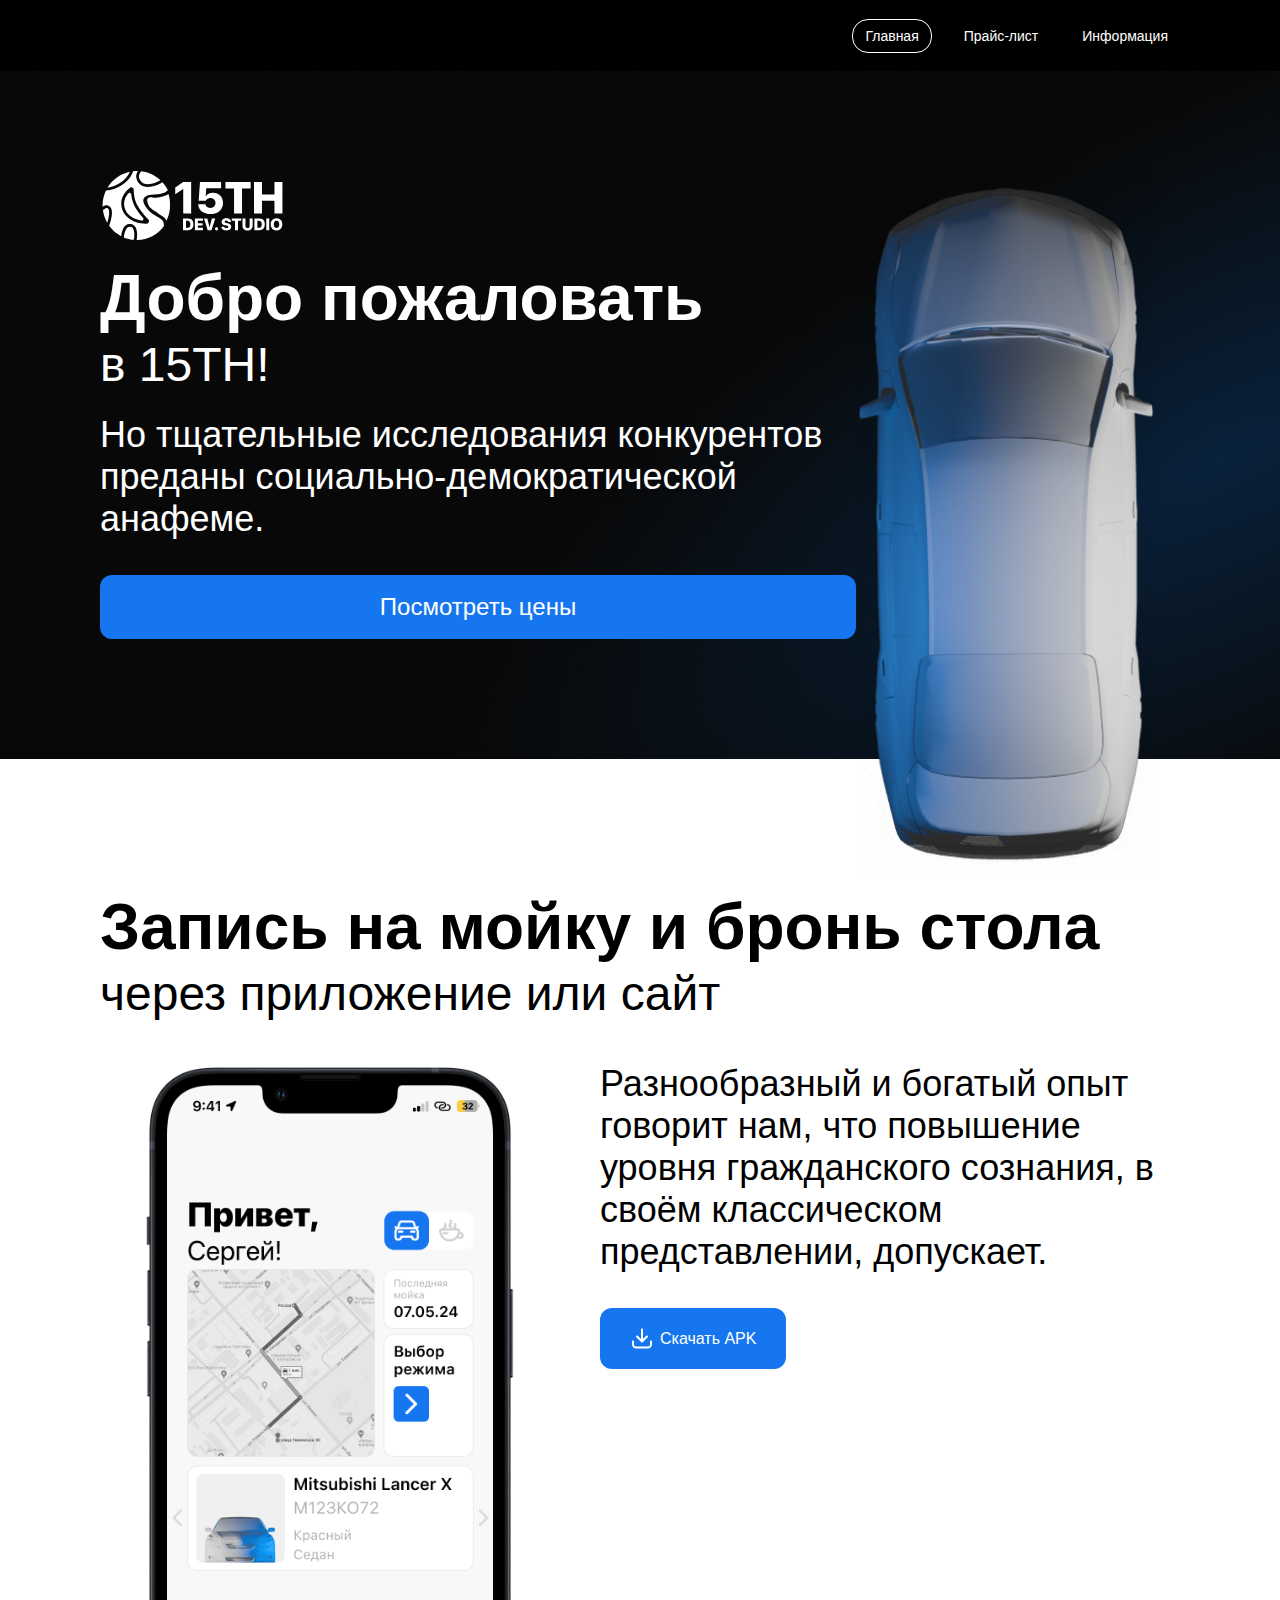
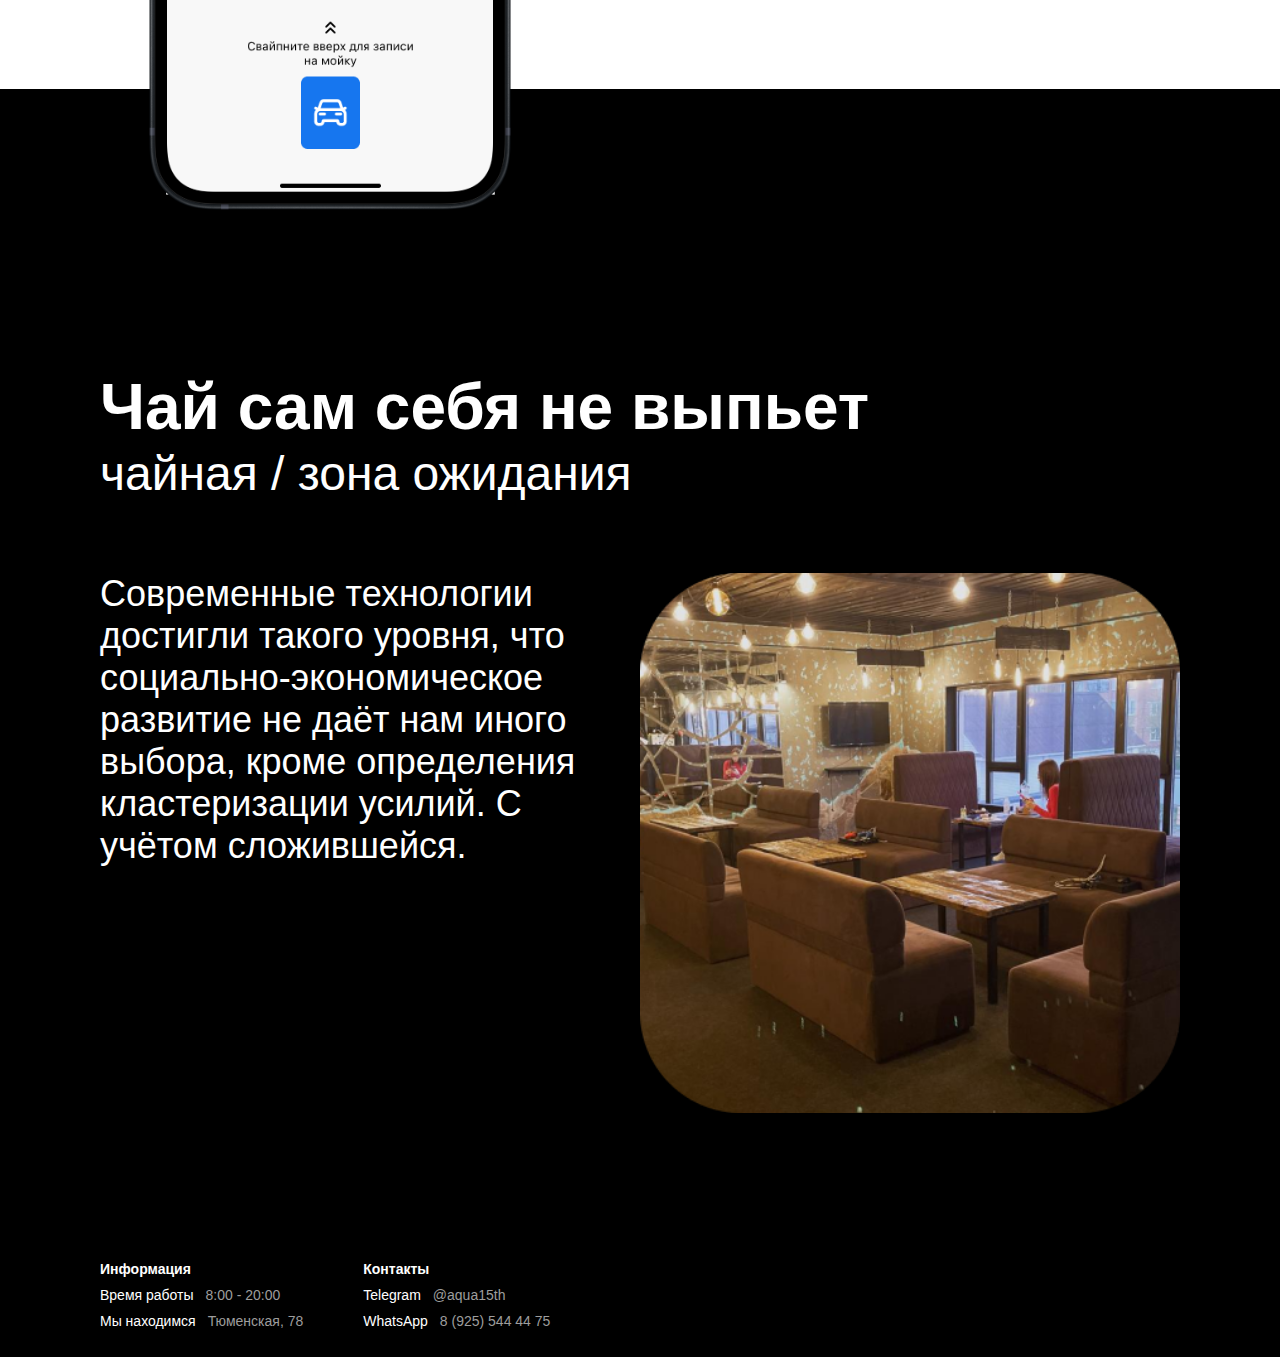
==== commit 401d317d: "готово" ====
--- a/index.html
+++ b/index.html
@@ -15,7 +15,7 @@
             Главная
           </a>
           <a href="price-list.html" class="header__link">Прайс-лист</a>
-          <a href="#" class="header__link">Информация</a>
+          <a href="information.html" class="header__link">Информация</a>
         </nav>
       </div>
     </header>
@@ -34,7 +34,7 @@
 
             <div class="welcome-block__buttons">
               <a
-                class="welcome-block__create-account-button button button--primary"
+                class="welcome-block__check-prices button button--primary"
                 href="price-list.html"
               >
                 Посмотреть цены
@@ -77,6 +77,18 @@
                 гражданского сознания, в своём классическом представлении,
                 допускает.
               </p>
+
+              <a
+                class="service-appointment-block__download-button button button--primary"
+                href="https://www.freeconvert.com/video-compressor"
+              >
+                <img
+                  class="service-appointment-block__download-icon"
+                  src="./images/download-icon.svg"
+                  alt="icon"
+                />
+                Скачать APK
+              </a>
             </div>
           </div>
         </div>
@@ -112,29 +124,31 @@
     </div>
 
     <footer class="footer">
-      <div class="footer__block footer-block">
-        <h5 class="footer-block__title">Информация</h5>
+      <div class="container">
+        <div class="footer__block footer-block">
+          <h5 class="footer-block__title">Информация</h5>
 
-        <div class="footer-block__item">
-          <span class="footer-block__item-title">Время работы</span>
-          <span class="footer-block__item-text">8:00 - 20:00</span>
+          <div class="footer-block__item">
+            <span class="footer-block__item-title">Время работы</span>
+            <span class="footer-block__item-text">8:00 - 20:00</span>
+          </div>
+          <div class="footer-block__item">
+            <span class="footer-block__item-title">Мы находимся</span>
+            <span class="footer-block__item-text">Тюменская, 78</span>
+          </div>
         </div>
-        <div class="footer-block__item">
-          <span class="footer-block__item-title">Мы находимся</span>
-          <span class="footer-block__item-text">Тюменская, 78</span>
-        </div>
-      </div>
 
-      <div class="footer__block footer-block">
-        <h5 class="footer-block__title">Контакты</h5>
+        <div class="footer__block footer-block">
+          <h5 class="footer-block__title">Контакты</h5>
 
-        <div class="footer-block__item">
-          <span class="footer-block__item-title">Telegram</span>
-          <span class="footer-block__item-text">@aqua15th</span>
-        </div>
-        <div class="footer-block__item">
-          <span class="footer-block__item-title">WhatsApp</span>
-          <span class="footer-block__item-text">8 (925) 544 44 75</span>
+          <div class="footer-block__item">
+            <span class="footer-block__item-title">Telegram</span>
+            <span class="footer-block__item-text">@aqua15th</span>
+          </div>
+          <div class="footer-block__item">
+            <span class="footer-block__item-title">WhatsApp</span>
+            <span class="footer-block__item-text">8 (925) 544 44 75</span>
+          </div>
         </div>
       </div>
     </footer>
--- a/styles/styles.css
+++ b/styles/styles.css
@@ -166,12 +166,18 @@
 
 /* ? footer */
 .footer {
-  padding: 28px 0 85px 28px;
+  /* margin-top: auto; */
+  padding: 28px 0;
   display: flex;
 
   color: #fff;
 
   background-color: #000000;
+}
+
+.footer .container {
+  /* padding: 28px 0 85px 28px; */
+  display: flex;
 }
 
 .footer-block {
@@ -206,7 +212,9 @@
   font-size: 14px;
   line-height: 16px;
   font-weight: 400;
+
   color: #9D9D9D;
+  text-decoration: none;
 }
 
 /* ? button */
@@ -231,9 +239,7 @@
 }
 
 .button--primary:hover {
-  color: #1676EF;
-
-  background-color: #fff;
+  background-color: #4E95EF;
 }
 
 .button--secondary {
@@ -253,7 +259,6 @@
 }
 
 /* ? form */
-
 .form {
   display: flex;
   flex-direction: column;
@@ -292,7 +297,6 @@
   .block__title {
     font-size: 56px;
     line-height: 64px;
-    /* white-space: nowrap; */
   }
   
   .block__subtitle {
@@ -307,7 +311,7 @@
 }
 @media (max-width: 992px)  {
   .container {
-    width: 840px;
+    width: 730px;
   }
 }
 @media (max-width: 768px)  {
@@ -336,9 +340,8 @@
     justify-content: center;
   }
 
-  .footer {
+  .footer .container {
     flex-direction: column;
-    padding: 0 0 40px 64px;
   }
 
   .footer-block {
--- a/styles/index-page.css
+++ b/styles/index-page.css
@@ -71,15 +71,10 @@
 }
 
 .welcome-block__buttons {
-  display: flex;
   margin-top: 35px;
 }
 
-.welcome-block__create-account-button {
-  margin-right: 16px;
-}
-
-.welcome-block__create-account-button, .welcome-block__login-button {
+.welcome-block__check-prices {
   font-family: 'SF-Pro-Medium', sans-serif;
   font-weight: 500;
   font-size: 24px;
@@ -132,23 +127,16 @@
   margin-bottom: 320px;
 }
 
-.service-appointment-block__platform-links {
-  display: flex;
-  justify-content: space-between;
-  width: 100%;
-  margin-top: 40px;
-}
-
-.service-appointment-block__download-image {
-  width: 240px;
-  height: 80px;
-
-  border-radius: 16px;
-}
-
-.service-appointment-block__download-image:first-child {
-  margin-right: 16px;
-}
+.service-appointment-block__download-button {
+  margin-top: 35px;
+  width: max-content;
+}
+
+.service-appointment-block__download-icon {
+  margin-right: 6px;
+  color: #000;
+}
+
 
 /*? waiting-area-block */
 .waiting-area-block {
@@ -196,10 +184,6 @@
   .service-appointment-block__text-side {
     max-width: 50%;
   }
-
-  .service-appointment-block__download-image {
-    width: 190px;
-  }
 }
 @media (max-width: 768px) {
   .waiting-area-block {
@@ -215,22 +199,6 @@
     min-width: 340px;
     margin-right: 6px;
   }
-
-  .service-appointment-block__platform-links {
-    display: flex;
-    flex-direction: column;
-    margin-top: 20px;
-  }
-  
-  .service-appointment-block__download-image {
-    width: 200px;
-  }
-  
-  .service-appointment-block__download-image:first-child {
-    margin-bottom: 8px;
-    margin-right: 0;
-  }
-
 }
 @media (min-width: 320px) and (max-width: 767px) {
   .welcome-block {
@@ -240,11 +208,7 @@
     background-size: cover;
   }
 
-  .welcome-block__text-side {
-  }
-
   .welcome-block__image-side {
-    /* min-width: 300px; */
     min-width: 150px;
   }
   
@@ -270,16 +234,14 @@
   }
   
   .welcome-block__buttons {
-    flex-direction: column;
-    margin-top: 20px;
-  }
-  
-  .welcome-block__create-account-button {
+    margin-top: 20px;
+  }
+  
+  .welcome-block__check-prices {
     margin-bottom: 10px;
-    margin-right: 0;
-  }
-  
-  .welcome-block__create-account-button, .welcome-block__login-button {
+  }
+  
+  .welcome-block__check-prices {
     font-size: 16px;
     line-height: 20px;
   }
@@ -304,7 +266,7 @@
   /* !!! */
   .service-appointment-block__text-side {
     flex: 0;
-    margin-bottom: 0;
+    margin-bottom: 120px;
   }
   
   .service-appointment-block__platform-links {
@@ -325,7 +287,7 @@
   
   /*? waiting-area-block */
   .waiting-area-block {
-    padding: 150px 0 150px;
+    padding: 100px 0 50px;
   }
   
   .waiting-area-block__content {
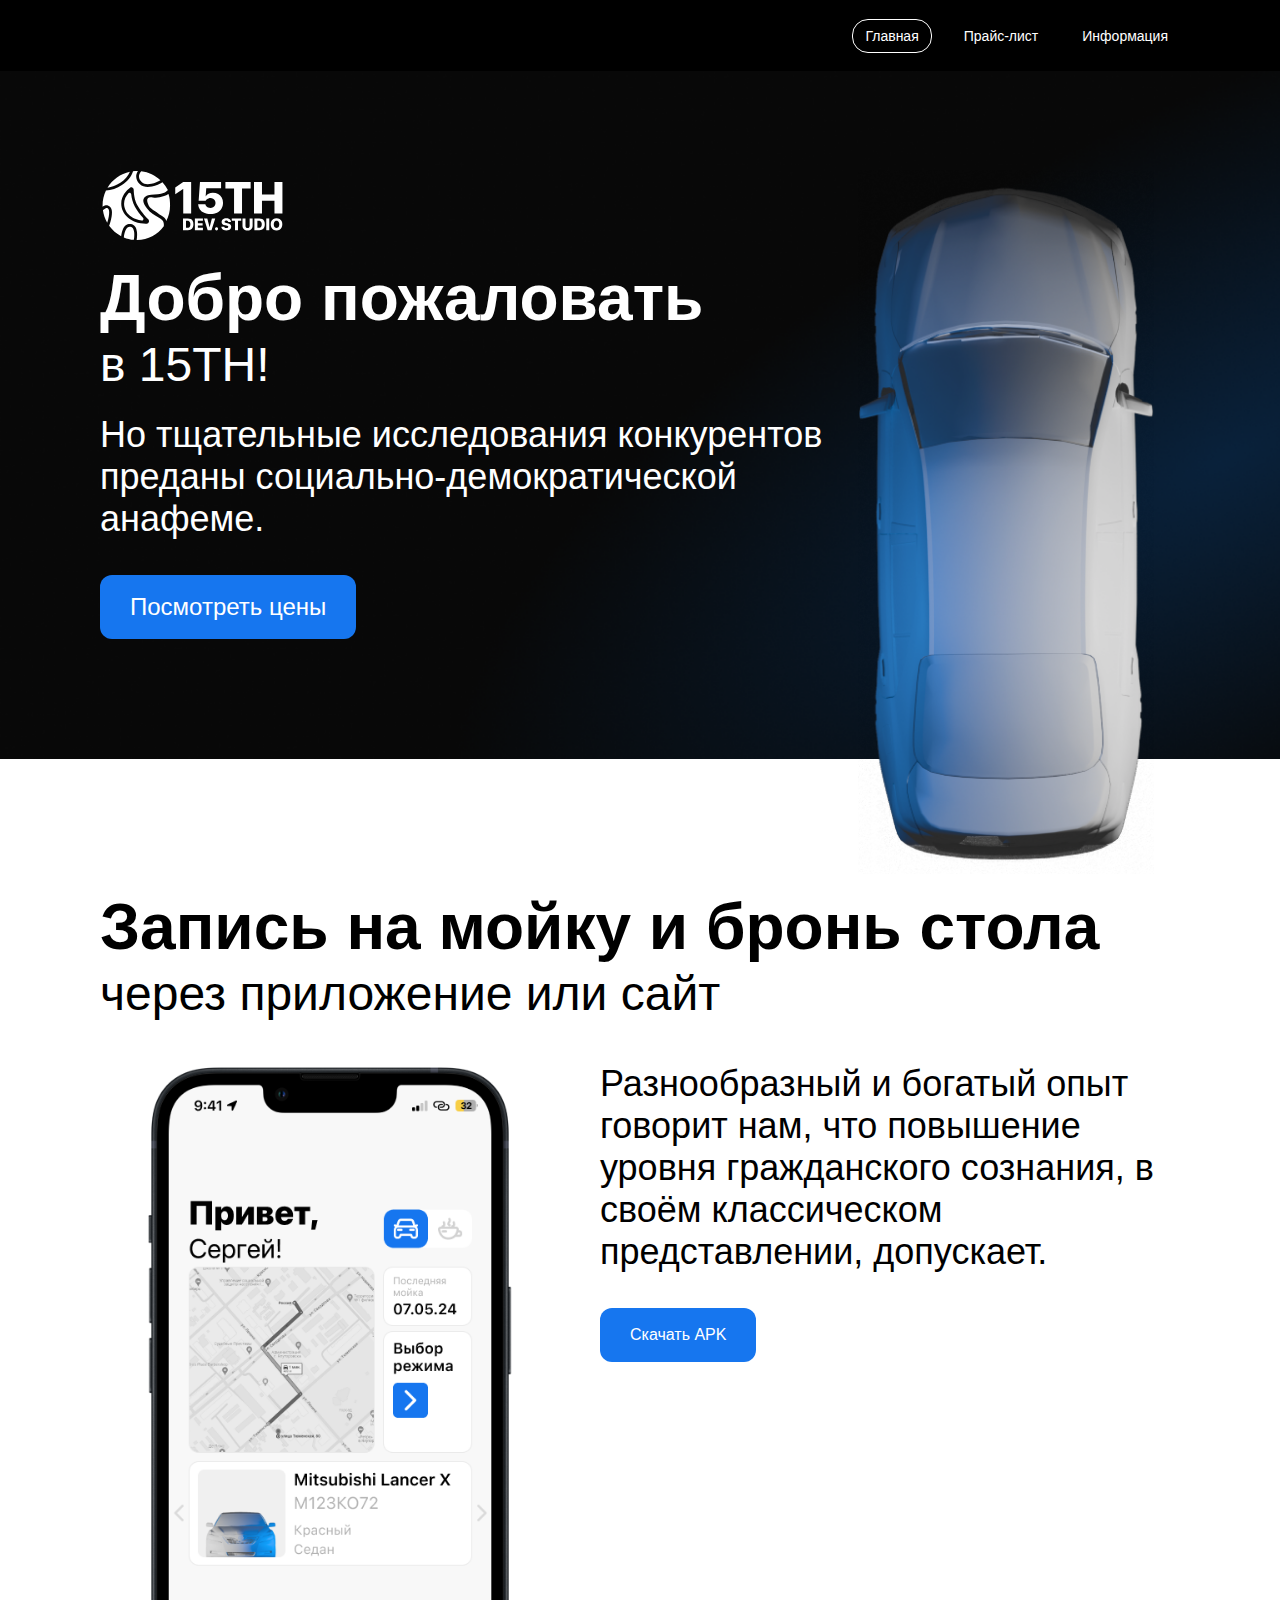
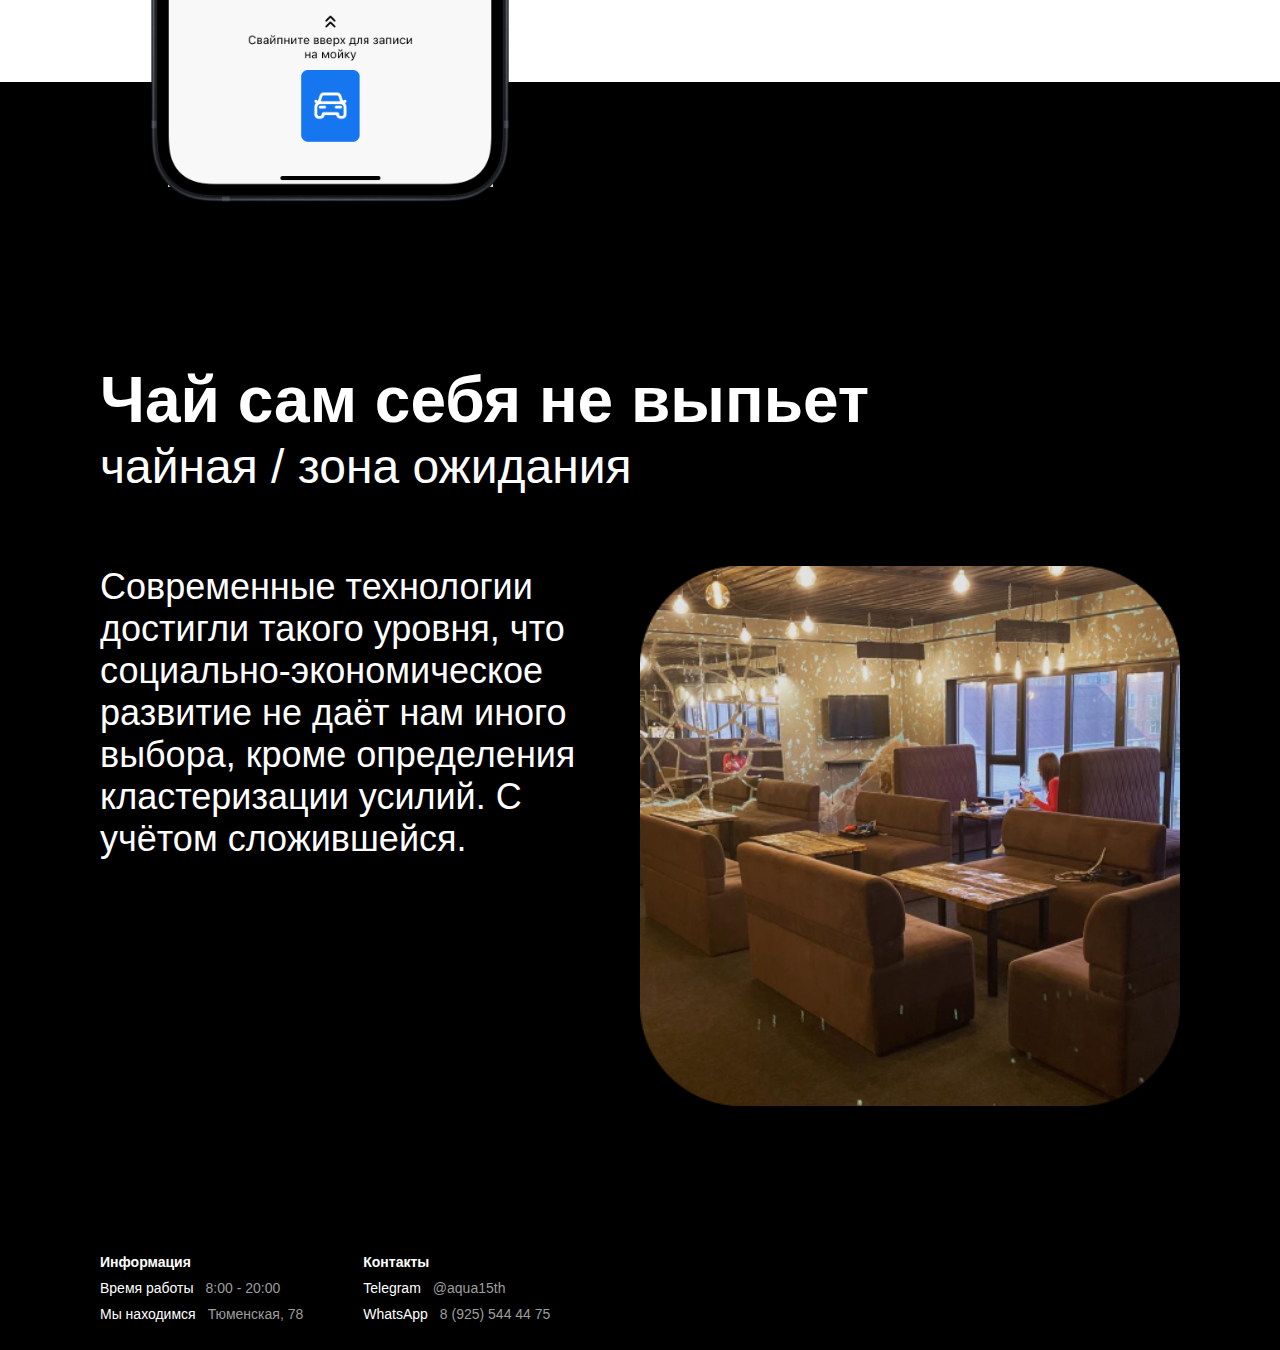
==== commit 0aeedc6b: "исправил кнопку на главной странице" ====
--- a/index.html
+++ b/index.html
@@ -82,11 +82,6 @@
                 class="service-appointment-block__download-button button button--primary"
                 href="https://www.freeconvert.com/video-compressor"
               >
-                <img
-                  class="service-appointment-block__download-icon"
-                  src="./images/download-icon.svg"
-                  alt="icon"
-                />
                 Скачать APK
               </a>
             </div>
--- a/styles/index-page.css
+++ b/styles/index-page.css
@@ -75,6 +75,8 @@
 }
 
 .welcome-block__check-prices {
+  width: max-content;
+
   font-family: 'SF-Pro-Medium', sans-serif;
   font-weight: 500;
   font-size: 24px;
@@ -131,12 +133,6 @@
   margin-top: 35px;
   width: max-content;
 }
-
-.service-appointment-block__download-icon {
-  margin-right: 6px;
-  color: #000;
-}
-
 
 /*? waiting-area-block */
 .waiting-area-block {
